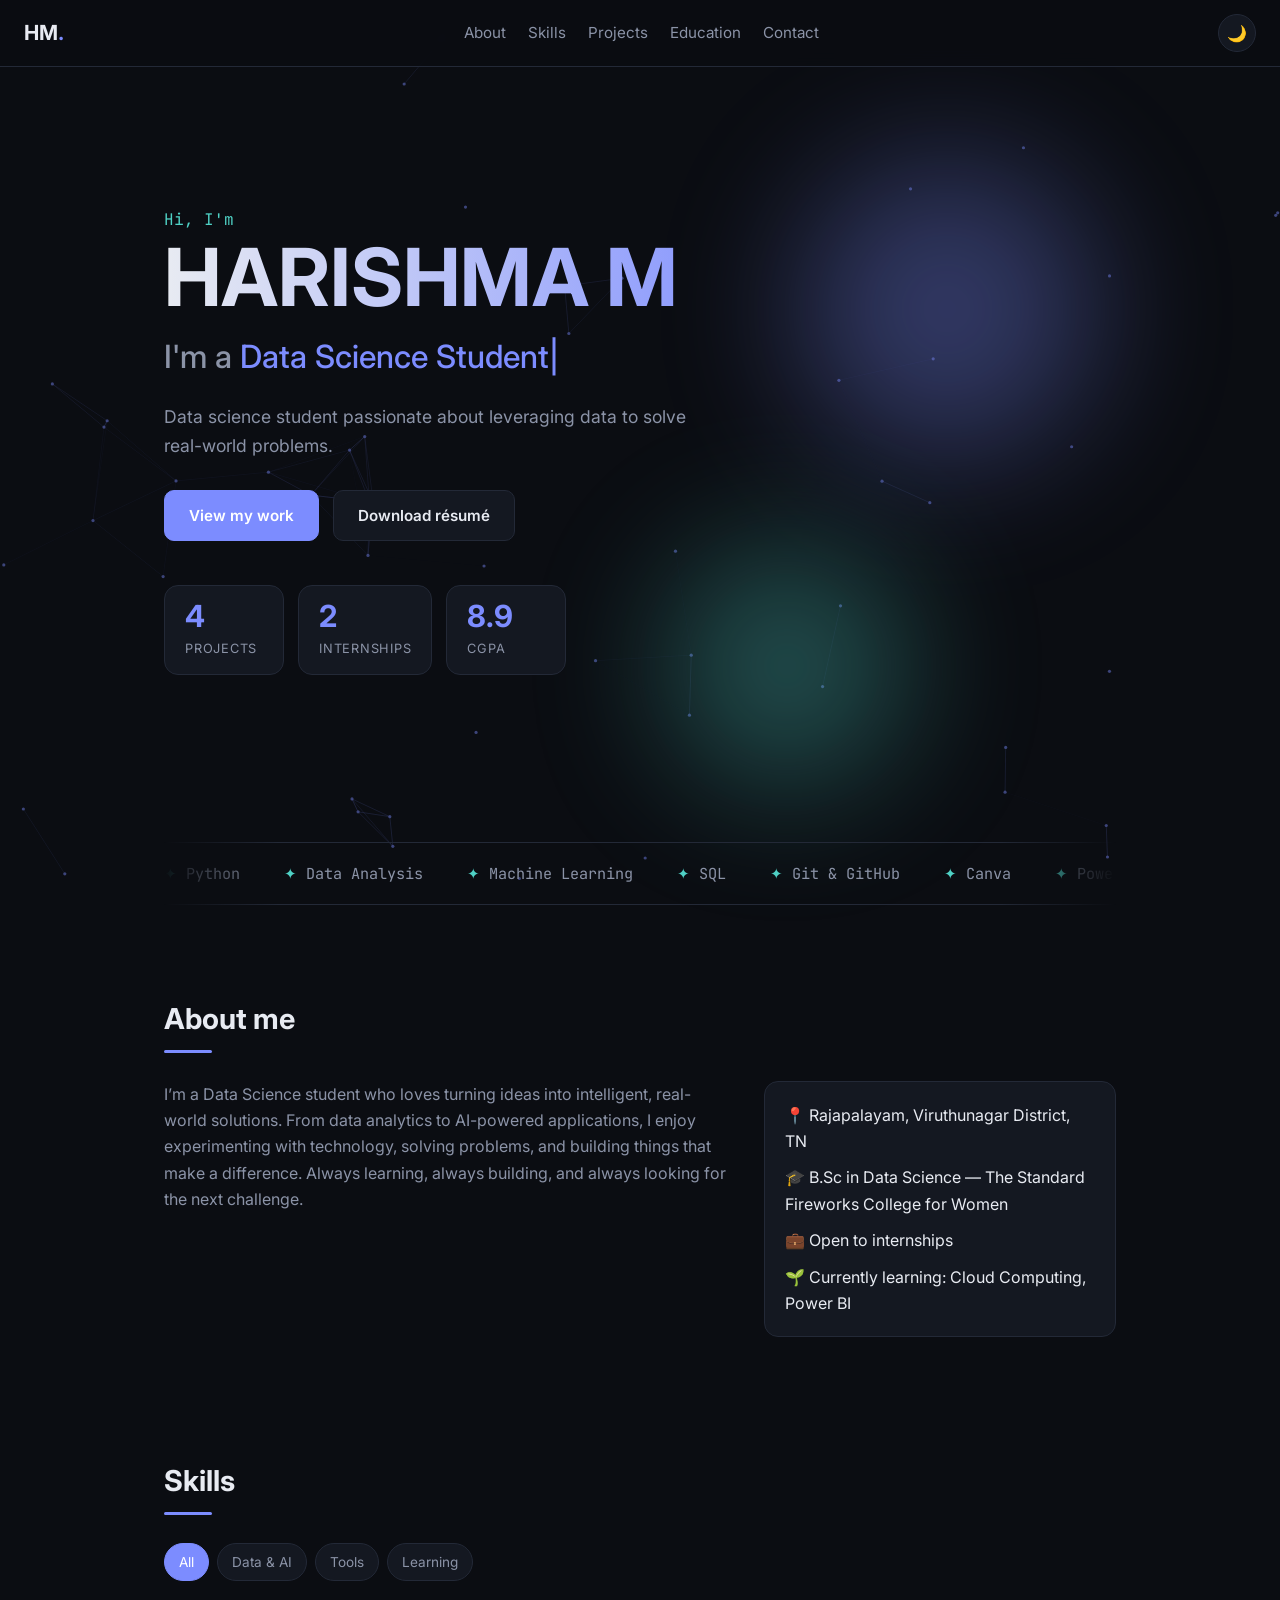
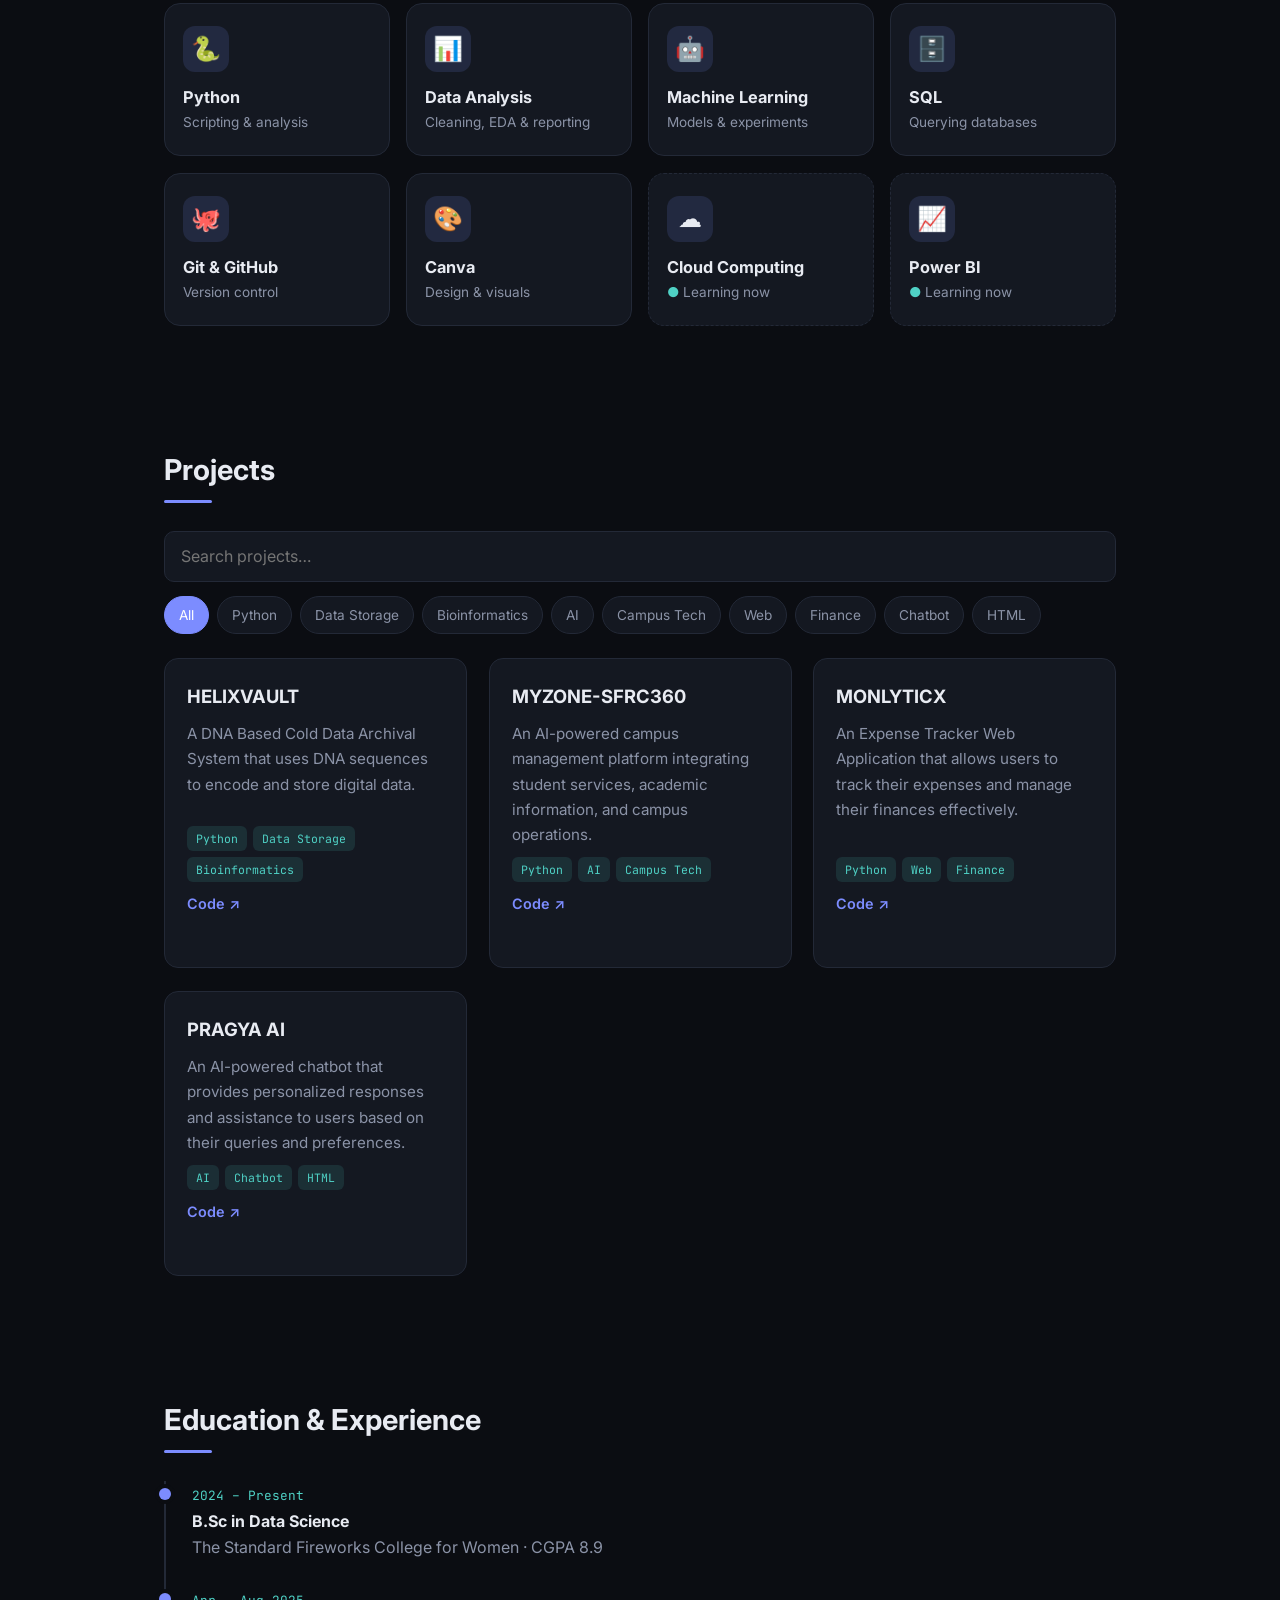
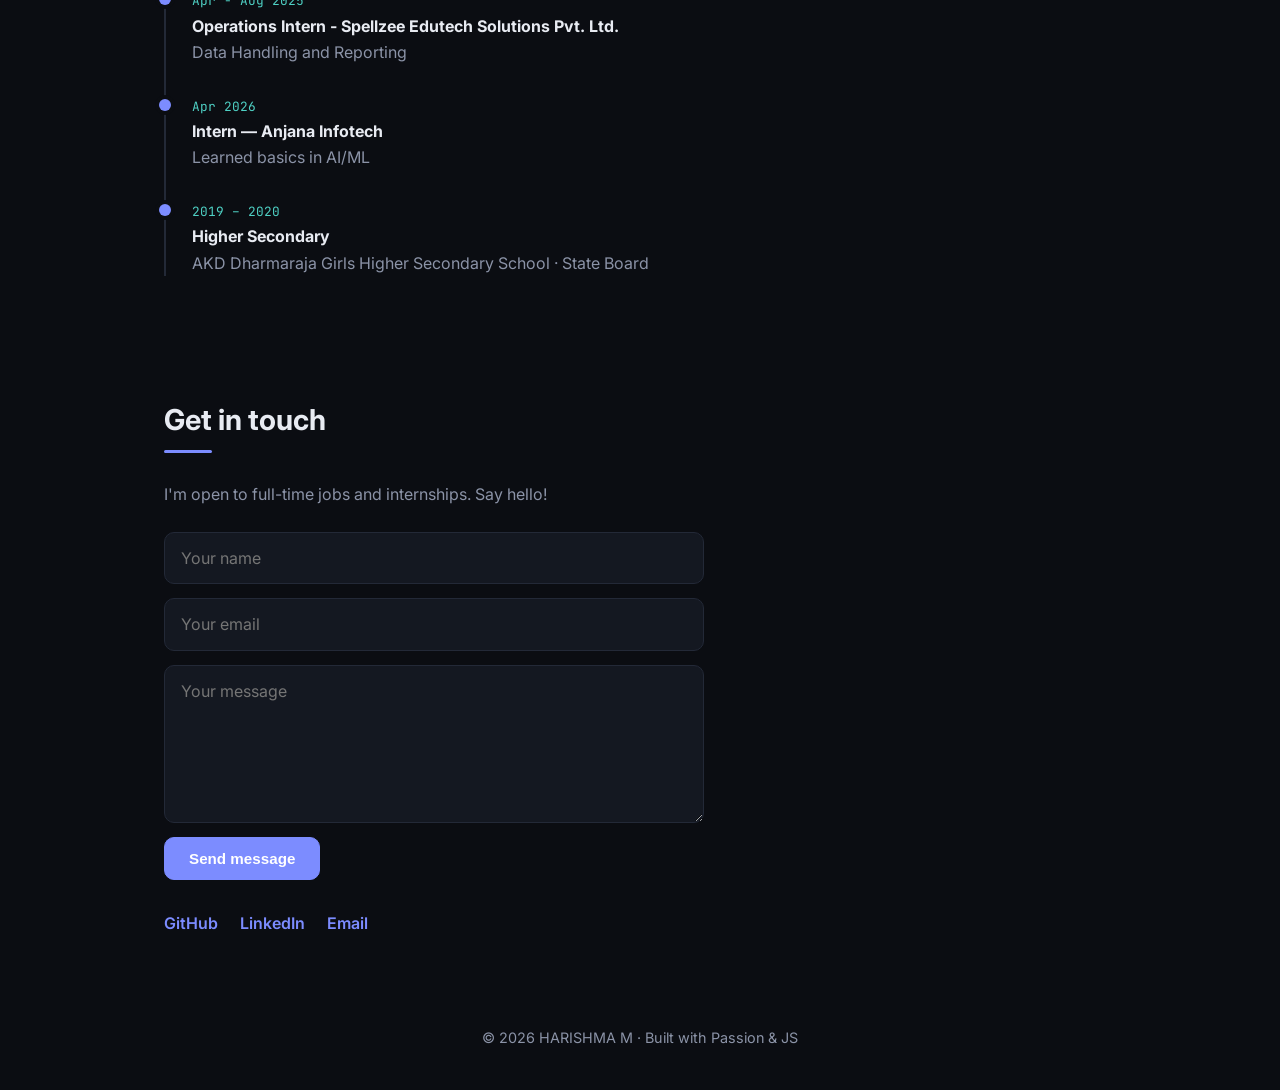
==== classic.html @ e692f784 "Add files via upload" ====
<!DOCTYPE html>
<html lang="en" data-theme="dark">
<head>
  <meta charset="UTF-8" />
  <meta name="viewport" content="width=device-width, initial-scale=1" />
  <title>HARISHMA M | Portfolio</title>
  <meta name="description" content="Portfolio of HARISHMA M - Data Science student." />
  <link rel="preconnect" href="https://fonts.googleapis.com" />
  <link href="https://fonts.googleapis.com/css2?family=Inter:wght@400;500;600;700&family=JetBrains+Mono:wght@500&display=swap" rel="stylesheet" />
  <link rel="stylesheet" href="style.css" />
  <link rel="stylesheet" href="extras.css" />
  <script>try{if(sessionStorage.getItem("splash"))document.documentElement.classList.add("no-splash")}catch(e){}</script>
</head>
<body>
  <div id="splash" aria-label="Loading portfolio">
    <div class="sp-inner">
      <div class="sp-mark">
        <span class="sp-ring"></span>
        <div class="sp-logo"><span class="l1">H</span><span class="l2">M</span><span class="l3">.</span></div>
      </div>
      <p class="sp-text">Data Science · Portfolio</p>
      <div class="sp-line"><i></i></div>
      <p class="sp-pct"><span id="spPct">0</span>%</p>
    </div>
    <button id="spSkip" class="sp-skip" type="button">Skip ›</button>
  </div>

  <div id="progress" aria-hidden="true"></div>
  <canvas id="bg" aria-hidden="true"></canvas>
  <div id="glow" aria-hidden="true"></div>

  <header class="nav">
    <a href="#home" class="logo">HM<span>.</span></a>
    <nav>
      <a href="#about">About</a>
      <a href="#skills">Skills</a>
      <a href="#projects">Projects</a>
      <a href="#education">Education</a>
      <a href="#contact">Contact</a>
    </nav>
    <button id="themeToggle" aria-label="Toggle theme (press T)">🌙</button>
  </header>

  <main>
    <!-- HERO -->
    <section id="home" class="hero">
      <p class="eyebrow">Hi, I'm</p>
      <h1>HARISHMA M</h1>
      <h2>I'm a <span id="typed"></span><span class="cursor">|</span></h2>
      <p class="lead">Data science student passionate about leveraging data to solve real-world problems.</p>
      <div class="cta">
        <a class="btn primary" href="#projects">View my work</a>
        <a class="btn" href="Harishma_M.pdf" download>Download résumé</a>
      </div>
      <div class="stats">
        <div class="stat"><b id="statProjects" data-count="4">0</b><span>Projects</span></div>
        <div class="stat"><b data-count="2">0</b><span>Internships</span></div>
        <div class="stat"><b data-count="8.9" data-decimals="1">0</b><span>CGPA</span></div>
      </div>
    </section>

        <div class="marquee" aria-hidden="true">
      <div class="marquee-track">
        <span>Python</span><span>Data Analysis</span><span>Machine Learning</span><span>SQL</span>
        <span>Git &amp; GitHub</span><span>Canva</span><span>Power BI</span><span>Cloud Computing</span>
      </div>
    </div>

    <!-- ABOUT -->
    <section id="about" class="reveal">
      <h3 class="section-title">About me</h3>
      <div class="about-grid">
        <p>I’m a Data Science student who loves turning ideas into intelligent, real-world solutions. From data analytics to AI-powered applications, I enjoy experimenting with technology, solving problems, and building things that make a difference. Always learning, always building, and always looking for the next challenge.</p>
        <ul class="facts">
          <li><strong>📍</strong> Rajapalayam, Viruthunagar District, TN</li>
          <li><strong>🎓</strong>  B.Sc in Data Science — The Standard Fireworks College for Women</li>
          <li><strong>💼</strong> Open to internships</li>
          <li><strong>🌱</strong> Currently learning: Cloud Computing, Power BI</li>
        </ul>
      </div>
    </section>

    <!-- SKILLS -->
    <section id="skills" class="reveal">
      <h3 class="section-title">Skills</h3>
      <div class="skill-tabs" id="skillTabs" role="tablist" aria-label="Filter skills">
        <button class="chip active" data-cat="all">All</button>
        <button class="chip" data-cat="data">Data &amp; AI</button>
        <button class="chip" data-cat="tools">Tools</button>
        <button class="chip" data-cat="learning">Learning</button>
      </div>
      <div class="skill-grid" id="skillGrid">
        <div class="skill-card" data-cat="data"><span class="s-icon">🐍</span><h4>Python</h4><p>Scripting &amp; analysis</p></div>
        <div class="skill-card" data-cat="data"><span class="s-icon">📊</span><h4>Data Analysis</h4><p>Cleaning, EDA &amp; reporting</p></div>
        <div class="skill-card" data-cat="data"><span class="s-icon">🤖</span><h4>Machine Learning</h4><p>Models &amp; experiments</p></div>
        <div class="skill-card" data-cat="data"><span class="s-icon">🗄️</span><h4>SQL</h4><p>Querying databases</p></div>
        <div class="skill-card" data-cat="tools"><span class="s-icon">🐙</span><h4>Git &amp; GitHub</h4><p>Version control</p></div>
        <div class="skill-card" data-cat="tools"><span class="s-icon">🎨</span><h4>Canva</h4><p>Design &amp; visuals</p></div>
        <div class="skill-card learning" data-cat="learning"><span class="s-icon">☁️</span><h4>Cloud Computing</h4><p>Learning now</p></div>
        <div class="skill-card learning" data-cat="learning"><span class="s-icon">📈</span><h4>Power BI</h4><p>Learning now</p></div>
      </div>
    </section>

    <!-- PROJECTS -->
    <section id="projects" class="reveal">
      <h3 class="section-title">Projects</h3>
      <div class="controls">
        <input id="search" type="search" placeholder="Search projects…" aria-label="Search projects" />
        <div id="filters" class="filters"></div>
      </div>
      <div id="grid" class="grid"></div>
      <p id="empty" class="empty" hidden>No projects match your search.</p>

      <div id="more" class="more" hidden>
        <h4>More on GitHub</h4>
        <div id="moreList" class="more-list"></div>
      </div>
    </section>

    <!-- EDUCATION -->
    <section id="education" class="reveal">
      <h3 class="section-title">Education &amp; Experience</h3>
      <div class="timeline">
        <div class="item"><span class="date">2024 – Present</span><h4>B.Sc in Data Science</h4><p>The Standard Fireworks College for Women · CGPA 8.9</p></div>
        <div class="item"><span class="date">Apr - Aug 2025</span><h4>Operations Intern - Spellzee Edutech Solutions Pvt. Ltd. </h4><p>Data Handling and Reporting</p></div>
        <div class="item"><span class="date">Apr 2026</span><h4>Intern — Anjana Infotech</h4><p>Learned basics in AI/ML</p></div>
        <div class="item"><span class="date">2019 – 2020</span><h4>Higher Secondary</h4><p>AKD Dharmaraja Girls Higher Secondary School · State Board</p></div>
      </div>
    </section>

    <!-- CONTACT -->
    <section id="contact" class="reveal">
      <h3 class="section-title">Get in touch</h3>
      <p class="lead small">I'm open to full-time jobs and internships. Say hello!</p>
      <form id="contactForm" class="form">
        <input name="name" placeholder="Your name" required />
        <input name="email" type="email" placeholder="Your email" required />
        <textarea name="message" rows="5" placeholder="Your message" required></textarea>
        <button class="btn primary" type="submit">Send message</button>
      </form>
      <div class="socials">
        <a href="https://github.com/officialmail2hari-hash" target="_blank" rel="noopener">GitHub</a>
        <a href="https://linkedin.com/in/harishma-m" target="_blank" rel="noopener">LinkedIn</a>
        <a href="mailto:officialmail2hari@gmail.com">Email</a>
      </div>
    </section>
  </main>

  <footer>© <span id="year"></span> HARISHMA M · Built with Passion &amp; JS</footer>

  <dialog id="modal" aria-labelledby="mTitle">
    <button class="m-close" id="mClose" aria-label="Close">✕</button>
    <h3 id="mTitle"></h3>
    <p id="mDesc"></p>
    <div id="mTags" class="tags"></div>
    <p id="mMeta" class="m-meta"></p>
    <div id="mLinks" class="links"></div>
  </dialog>

  <button id="toTop" aria-label="Back to top" hidden>↑</button>
  <script src="script.js"></script>
</body>
</html>
---- style.css ----
:root {
  --bg: #0b0d12;
  --surface: #141821;
  --border: #232937;
  --text: #e8ebf2;
  --muted: #8b93a7;
  --accent: #7c8cff;
  --accent2: #4fd1c5;
  --radius: 14px;
}
[data-theme="light"] {
  --bg: #f6f7fb;
  --surface: #ffffff;
  --border: #e2e5ee;
  --text: #161a24;
  --muted: #5d667a;
  --accent: #4f5bd5;
  --accent2: #0d9488;
}
* { box-sizing: border-box; margin: 0; padding: 0; }
html { scroll-behavior: smooth; scroll-padding-top: 80px; }
body {
  font-family: "Inter", system-ui, sans-serif;
  background: var(--bg);
  color: var(--text);
  line-height: 1.65;
  transition: background .3s, color .3s;
}
a { color: inherit; text-decoration: none; }
main, footer { max-width: 1000px; margin: 0 auto; padding: 0 24px; }
section { padding: 90px 0 30px; }

/* NAV */
.nav {
  position: sticky; top: 0; z-index: 10;
  display: flex; align-items: center; justify-content: space-between;
  padding: 14px 24px;
  background: color-mix(in srgb, var(--bg) 80%, transparent);
  backdrop-filter: blur(10px);
  border-bottom: 1px solid var(--border);
}
.logo { font-weight: 700; font-size: 1.3rem; }
.logo span { color: var(--accent); }
.nav nav { display: flex; gap: 22px; }
.nav nav a { color: var(--muted); font-size: .95rem; transition: color .2s; }
.nav nav a:hover { color: var(--text); }
#themeToggle {
  background: var(--surface); border: 1px solid var(--border);
  border-radius: 50%; width: 38px; height: 38px; cursor: pointer; font-size: 1rem;
}

/* HERO */
.hero { padding-top: 140px; min-height: 85vh; }
.eyebrow { font-family: "JetBrains Mono", monospace; color: var(--accent2); }
.hero h1 {
  font-size: clamp(2.8rem, 8vw, 5rem); line-height: 1.1;
  background: linear-gradient(90deg, var(--text), var(--accent));
  -webkit-background-clip: text; background-clip: text; color: transparent;
}
.hero h2 { font-size: clamp(1.3rem, 3.5vw, 2rem); font-weight: 500; color: var(--muted); margin: 10px 0 18px; }
#typed { color: var(--accent); }
.cursor { animation: blink 1s steps(1) infinite; color: var(--accent); }
@keyframes blink { 50% { opacity: 0; } }
.lead { max-width: 560px; color: var(--muted); font-size: 1.1rem; }
.lead.small { font-size: 1rem; margin-bottom: 24px; }
.cta { display: flex; gap: 14px; margin-top: 30px; flex-wrap: wrap; }
.btn {
  display: inline-block; padding: 12px 24px; border-radius: 10px;
  border: 1px solid var(--border); background: var(--surface);
  font-weight: 600; cursor: pointer; font-size: .95rem; color: var(--text);
  transition: transform .2s, border-color .2s;
}
.btn:hover { transform: translateY(-2px); border-color: var(--accent); }
.btn.primary { background: var(--accent); border-color: var(--accent); color: #fff; }

.section-title { font-size: 1.8rem; margin-bottom: 28px; position: relative; padding-bottom: 10px; }
.section-title::after { content: ""; position: absolute; left: 0; bottom: 0; width: 48px; height: 3px; border-radius: 3px; background: var(--accent); }

/* ABOUT */
.about-grid { display: grid; grid-template-columns: 1.6fr 1fr; gap: 36px; color: var(--muted); }
.facts { list-style: none; background: var(--surface); border: 1px solid var(--border); border-radius: var(--radius); padding: 20px; display: grid; gap: 10px; color: var(--text); }

/* SKILLS */
.skills { display: grid; grid-template-columns: repeat(auto-fit, minmax(280px, 1fr)); gap: 22px 40px; }
.skill-head { display: flex; justify-content: space-between; font-weight: 500; margin-bottom: 6px; }
.pct { color: var(--muted); font-family: "JetBrains Mono", monospace; font-size: .85rem; }
.bar { height: 8px; background: var(--surface); border: 1px solid var(--border); border-radius: 8px; overflow: hidden; }
.fill { height: 100%; width: 0; background: linear-gradient(90deg, var(--accent), var(--accent2)); border-radius: 8px; transition: width 1.2s cubic-bezier(.2,.8,.2,1); }

/* PROJECTS */
.controls { display: flex; gap: 14px; flex-wrap: wrap; margin-bottom: 24px; align-items: center; }
#search {
  flex: 1 1 220px; padding: 11px 16px; border-radius: 10px;
  border: 1px solid var(--border); background: var(--surface); color: var(--text); font: inherit;
}
#search:focus { outline: 2px solid var(--accent); }
.filters { display: flex; gap: 8px; flex-wrap: wrap; }
.chip {
  padding: 7px 14px; border-radius: 999px; border: 1px solid var(--border);
  background: var(--surface); color: var(--muted); cursor: pointer; font: inherit; font-size: .85rem;
}
.chip.active, .chip:hover { color: #fff; background: var(--accent); border-color: var(--accent); }
.grid { display: grid; grid-template-columns: repeat(auto-fill, minmax(290px, 1fr)); gap: 22px; }
.card {
  background: var(--surface); border: 1px solid var(--border); border-radius: var(--radius);
  padding: 22px; display: flex; flex-direction: column; gap: 10px;
  transition: transform .25s, border-color .25s, box-shadow .25s;
  animation: pop .4s ease both;
}
.card:hover { transform: translateY(-6px); border-color: var(--accent); box-shadow: 0 14px 30px -14px color-mix(in srgb, var(--accent) 50%, transparent); }
@keyframes pop { from { opacity: 0; transform: translateY(12px); } }
.card h4 { font-size: 1.15rem; }
.card p { color: var(--muted); font-size: .95rem; flex: 1; }
.tags { display: flex; flex-wrap: wrap; gap: 6px; }
.tags span { font-family: "JetBrains Mono", monospace; font-size: .72rem; color: var(--accent2); background: color-mix(in srgb, var(--accent2) 12%, transparent); padding: 3px 9px; border-radius: 6px; }
.links { display: flex; gap: 16px; font-weight: 600; font-size: .9rem; }
.links a { color: var(--accent); }
.links a:hover { text-decoration: underline; }
.empty { color: var(--muted); text-align: center; padding: 30px; }

/* TIMELINE */
.timeline { border-left: 2px solid var(--border); padding-left: 26px; display: grid; gap: 26px; }
.item { position: relative; }
.item::before { content: ""; position: absolute; left: -33px; top: 7px; width: 12px; height: 12px; border-radius: 50%; background: var(--accent); box-shadow: 0 0 0 4px var(--bg); }
.date { font-family: "JetBrains Mono", monospace; font-size: .8rem; color: var(--accent2); }
.item p { color: var(--muted); }

/* CONTACT */
.form { display: grid; gap: 14px; max-width: 540px; }
.form input, .form textarea {
  padding: 12px 16px; border-radius: 10px; border: 1px solid var(--border);
  background: var(--surface); color: var(--text); font: inherit; resize: vertical;
}
.form input:focus, .form textarea:focus { outline: 2px solid var(--accent); }
.form .btn { justify-self: start; }
.socials { display: flex; gap: 22px; margin-top: 30px; }
.socials a { color: var(--accent); font-weight: 600; }
.socials a:hover { text-decoration: underline; }
footer { text-align: center; color: var(--muted); padding: 60px 24px 40px; font-size: .9rem; }

/* SCROLL REVEAL */
.reveal { opacity: 0; transform: translateY(26px); transition: opacity .7s, transform .7s; }
.reveal.visible { opacity: 1; transform: none; }

@media (max-width: 700px) {
  .nav nav { display: none; }
  .about-grid { grid-template-columns: 1fr; }
  section { padding-top: 70px; }
}
@media (prefers-reduced-motion: reduce) {
  * { animation: none !important; transition: none !important; }
  .reveal { opacity: 1; transform: none; }
}
---- extras.css ----
/* extras.css — loads AFTER style.css. Adds animations, skill cards, project modal, GitHub list. */

main, footer { position: relative; z-index: 1; }

/* ---------- Ambient layers ---------- */
#bg { position: fixed; inset: 0; width: 100%; height: 100%; z-index: 0; pointer-events: none; opacity: .55; }
#glow {
  position: fixed; top: 0; left: 0; width: 460px; height: 460px; z-index: 0; pointer-events: none;
  margin: -230px 0 0 -230px; border-radius: 50%;
  background: radial-gradient(circle, color-mix(in srgb, var(--accent, #7c8cff) 22%, transparent), transparent 65%);
  transform: translate3d(-999px, -999px, 0); will-change: transform;
}
#progress {
  position: fixed; top: 0; left: 0; height: 3px; width: 100%; z-index: 50;
  background: linear-gradient(90deg, var(--accent, #7c8cff), var(--accent2, #4fd1c5));
  transform: scaleX(0); transform-origin: 0 50%;
}

/* ---------- Nav active link ---------- */
.nav nav a { position: relative; }
.nav nav a::after {
  content: ""; position: absolute; left: 0; bottom: -4px; height: 2px; width: 100%;
  background: var(--accent, #7c8cff); transform: scaleX(0); transform-origin: left; transition: transform .3s;
}
.nav nav a.active { color: var(--text); }
.nav nav a.active::after, .nav nav a:hover::after { transform: scaleX(1); }

/* ---------- Hero stats ---------- */
.stats { display: flex; gap: 14px; flex-wrap: wrap; margin-top: 44px; }
.stat {
  min-width: 120px; padding: 14px 20px; border-radius: 14px;
  background: var(--surface); border: 1px solid var(--border);
  transition: transform .25s, border-color .25s;
}
.stat:hover { transform: translateY(-4px); border-color: var(--accent, #7c8cff); }
.stat b { display: block; font-size: 1.9rem; line-height: 1.1; color: var(--accent, #7c8cff); }
.stat span { font-size: .8rem; color: var(--muted); text-transform: uppercase; letter-spacing: .06em; }

/* Hero entrance */
.hero > * { animation: rise .8s cubic-bezier(.2,.8,.2,1) both; }
.hero > :nth-child(2) { animation-delay: .08s; }
.hero > :nth-child(3) { animation-delay: .16s; }
.hero > :nth-child(4) { animation-delay: .24s; }
.hero > :nth-child(5) { animation-delay: .32s; }
.hero > :nth-child(6) { animation-delay: .4s; }
@keyframes rise { from { opacity: 0; transform: translateY(22px); } }

/* ---------- Skills ---------- */
.skill-tabs { display: flex; gap: 8px; flex-wrap: wrap; margin-bottom: 22px; }
.skill-grid { display: grid; grid-template-columns: repeat(auto-fill, minmax(190px, 1fr)); gap: 16px; }
.skill-card {
  --mx: 50%; --my: 50%;
  position: relative; overflow: hidden; padding: 22px 18px; border-radius: 16px;
  background: var(--surface); border: 1px solid var(--border);
  transform: perspective(700px) rotateX(var(--rx, 0deg)) rotateY(var(--ry, 0deg)) translateY(var(--ty, 0));
  transition: transform .15s ease-out, border-color .3s, opacity .4s;
  cursor: default;
}
.skill-card::before {
  content: ""; position: absolute; inset: 0; pointer-events: none; opacity: 0; transition: opacity .3s;
  background: radial-gradient(180px circle at var(--mx) var(--my), color-mix(in srgb, var(--accent, #7c8cff) 28%, transparent), transparent 70%);
}
.skill-card:hover { --ty: -6px; border-color: var(--accent, #7c8cff); }
.skill-card:hover::before { opacity: 1; }
.skill-card .s-icon {
  display: inline-grid; place-items: center; width: 46px; height: 46px; font-size: 1.5rem; border-radius: 12px;
  background: color-mix(in srgb, var(--accent, #7c8cff) 14%, transparent); margin-bottom: 12px;
  transition: transform .3s;
}
.skill-card:hover .s-icon { transform: scale(1.15) rotate(-6deg); }
.skill-card h4 { font-size: 1.02rem; }
.skill-card p { color: var(--muted); font-size: .85rem; }
.skill-card.learning { border-style: dashed; }
.skill-card.learning p::before { content: "● "; color: var(--accent2, #4fd1c5); animation: pulse 1.6s infinite; }
@keyframes pulse { 50% { opacity: .25; } }
.skill-card.hide { display: none; }
.skill-card.pop-in { animation: pop2 .45s cubic-bezier(.2,.8,.2,1) both; animation-delay: calc(var(--i, 0) * 60ms); }
@keyframes pop2 { from { opacity: 0; transform: scale(.85) translateY(14px); } }

/* ---------- Project cards ---------- */
.card {
  position: relative; cursor: pointer;
  transform: perspective(800px) rotateX(var(--rx, 0deg)) rotateY(var(--ry, 0deg)) translateY(var(--ty, 0));
  transition: transform .15s ease-out, border-color .25s, box-shadow .25s;
  animation: cardIn .5s ease both; animation-delay: calc(var(--i, 0) * 80ms);
}
.card:hover { --ty: -6px; transform: perspective(800px) rotateX(var(--rx, 0deg)) rotateY(var(--ry, 0deg)) translateY(-6px); }
.card:focus-visible { outline: 2px solid var(--accent, #7c8cff); outline-offset: 3px; }
@keyframes cardIn { from { opacity: 0; } }
.card .hint { font-size: .75rem; color: var(--muted); opacity: 0; transition: opacity .25s; }
.card:hover .hint, .card:focus-visible .hint { opacity: 1; }
.badge {
  align-self: flex-start; font-size: .72rem; padding: 2px 9px; border-radius: 999px;
  color: var(--accent2, #4fd1c5); border: 1px solid color-mix(in srgb, var(--accent2, #4fd1c5) 40%, transparent);
}

/* ---------- More on GitHub ---------- */
.more { margin-top: 40px; }
.more h4 { margin-bottom: 14px; color: var(--muted); font-weight: 600; }
.more-list { display: grid; grid-template-columns: repeat(auto-fill, minmax(240px, 1fr)); gap: 12px; }
.more-list a {
  display: block; padding: 14px 16px; border-radius: 12px; background: var(--surface); border: 1px solid var(--border);
  transition: transform .2s, border-color .2s;
}
.more-list a:hover { transform: translateY(-3px); border-color: var(--accent, #7c8cff); }
.more-list b { display: block; }
.more-list small { color: var(--muted); }

/* ---------- Modal ---------- */
dialog#modal {
  margin: auto; max-width: min(560px, calc(100vw - 32px)); width: 100%; padding: 30px; border-radius: 18px;
  background: var(--surface); color: var(--text); border: 1px solid var(--border);
  box-shadow: 0 30px 80px -20px rgba(0,0,0,.6);
}
dialog#modal[open] { animation: modalIn .3s cubic-bezier(.2,.8,.2,1); }
dialog#modal::backdrop { background: rgba(5, 7, 12, .65); backdrop-filter: blur(4px); }
@keyframes modalIn { from { opacity: 0; transform: translateY(20px) scale(.97); } }
#mTitle { font-size: 1.5rem; margin-bottom: 10px; }
#mDesc { color: var(--muted); margin-bottom: 16px; }
#mTags { margin-bottom: 14px; }
.m-meta { color: var(--muted); font-size: .85rem; margin-bottom: 18px; }
.m-close {
  position: absolute; top: 14px; right: 14px; width: 34px; height: 34px; border-radius: 50%;
  border: 1px solid var(--border); background: var(--bg); color: var(--text); cursor: pointer;
}
.m-close:hover { border-color: var(--accent, #7c8cff); }

/* ---------- Back to top ---------- */
#toTop {
  position: fixed; right: 22px; bottom: 22px; z-index: 20; width: 46px; height: 46px; border-radius: 50%;
  border: 1px solid var(--border); background: var(--accent, #7c8cff); color: #fff; font-size: 1.2rem; cursor: pointer;
  box-shadow: 0 10px 24px -8px rgba(0,0,0,.5); transition: transform .2s;
}
#toTop:hover { transform: translateY(-4px); }

/* ---------- Staggered reveal for children ---------- */
.reveal .timeline .item { opacity: 0; transform: translateX(-16px); transition: opacity .6s, transform .6s; }
.reveal.visible .timeline .item { opacity: 1; transform: none; }
.reveal.visible .timeline .item:nth-child(2) { transition-delay: .1s; }
.reveal.visible .timeline .item:nth-child(3) { transition-delay: .2s; }
.reveal.visible .timeline .item:nth-child(4) { transition-delay: .3s; }

@media (hover: none) { #glow { display: none; } }
@media (prefers-reduced-motion: reduce) {
  #bg, #glow { display: none; }
  .card, .skill-card { transform: none !important; }
  .reveal .timeline .item { opacity: 1; transform: none; }
}

/* ===== MORE ANIMATIONS (paste at the very end of extras.css) ===== */

/* 1. Shimmering gradient on your name */
.hero h1 {
  background-image: linear-gradient(90deg, var(--text), var(--accent), var(--accent2, #4fd1c5), var(--text));
  background-size: 200% 100%;
  animation: rise .8s cubic-bezier(.2,.8,.2,1) both, shimmer 7s linear infinite;
}
@keyframes shimmer { to { background-position: 200% 0; } }

/* 2. Floating colour blobs behind the hero (they also drift on scroll) */
.hero { position: relative; }
.hero::before, .hero::after {
  content: ""; position: absolute; z-index: -1; border-radius: 50%;
  filter: blur(70px); opacity: .35; pointer-events: none;
}
.hero::before {
  width: 300px; height: 300px; right: 2%; top: 12%; background: var(--accent, #7c8cff);
  animation: drift 14s ease-in-out infinite alternate; translate: 0 calc(var(--sy, 0) * -.12px);
}
.hero::after {
  width: 240px; height: 240px; right: 22%; bottom: 6%; background: var(--accent2, #4fd1c5);
  animation: drift 18s ease-in-out infinite alternate-reverse; translate: 0 calc(var(--sy, 0) * .08px);
}
@keyframes drift { to { transform: translate(-40px, 30px) scale(1.15); } }

/* 3. Buttons: shine sweep + magnetic pull (JS) */
.btn { position: relative; overflow: hidden; transition: transform .2s, border-color .2s, translate .2s ease-out; }
.btn::after {
  content: ""; position: absolute; inset: 0; pointer-events: none; transform: translateX(-120%);
  background: linear-gradient(110deg, transparent 30%, rgba(255,255,255,.35) 50%, transparent 70%);
}
.btn:hover::after { transform: translateX(120%); transition: transform .7s; }
#themeToggle { transition: translate .2s ease-out, transform .3s; }
#themeToggle:hover { transform: rotate(20deg); }

/* 4. Click ripple on buttons and filter chips */
.chip { position: relative; overflow: hidden; }
.ripple {
  position: absolute; border-radius: 50%; background: rgba(255,255,255,.4); pointer-events: none;
  transform: scale(0); animation: ripple .65s ease-out forwards;
}
@keyframes ripple { to { transform: scale(2.6); opacity: 0; } }

/* 5. Section underline draws itself */
.reveal .section-title::after { transform: scaleX(0); transform-origin: left; transition: transform .8s .25s; }
.reveal.visible .section-title::after { transform: none; }

/* 6. About: paragraph slides in from the left, facts stagger in from the right */
.reveal .about-grid > p { opacity: 0; transform: translateX(-26px); transition: opacity .7s, transform .7s; }
.reveal.visible .about-grid > p { opacity: 1; transform: none; }
.reveal .facts li { opacity: 0; transform: translateX(26px); transition: opacity .6s, transform .6s; }
.reveal.visible .facts li { opacity: 1; transform: none; }
.reveal.visible .facts li:nth-child(2) { transition-delay: .12s; }
.reveal.visible .facts li:nth-child(3) { transition-delay: .24s; }
.reveal.visible .facts li:nth-child(4) { transition-delay: .36s; }

/* 7. Skill icons gently float */
.s-icon { animation: bob 3.2s ease-in-out infinite; }
.skill-card:nth-child(2n) .s-icon { animation-delay: -.8s; }
.skill-card:nth-child(3n) .s-icon { animation-delay: -1.6s; }
@keyframes bob { 50% { translate: 0 -5px; } }

/* 8. Project cards: spotlight follows the mouse */
.card::before {
  content: ""; position: absolute; inset: 0; border-radius: inherit; pointer-events: none; opacity: 0; transition: opacity .3s;
  background: radial-gradient(220px circle at var(--mx, 50%) var(--my, 50%), color-mix(in srgb, var(--accent, #7c8cff) 22%, transparent), transparent 70%);
}
.card:hover::before { opacity: 1; }

/* 9. Timeline dots pulse */
.item::before { animation: ring 2.4s ease-out infinite; }
.item:nth-child(2)::before { animation-delay: .5s; }
.item:nth-child(3)::before { animation-delay: 1s; }
.item:nth-child(4)::before { animation-delay: 1.5s; }
@keyframes ring {
  0%   { box-shadow: 0 0 0 4px var(--bg), 0 0 0 4px color-mix(in srgb, var(--accent) 60%, transparent); }
  100% { box-shadow: 0 0 0 4px var(--bg), 0 0 0 16px transparent; }
}

/* 10. Scrolling skills ticker */
.marquee {
  overflow: hidden; padding: 18px 0; margin-top: 10px; border-block: 1px solid var(--border);
  -webkit-mask-image: linear-gradient(90deg, transparent, #000 12%, #000 88%, transparent);
          mask-image: linear-gradient(90deg, transparent, #000 12%, #000 88%, transparent);
}
.marquee-track { display: flex; width: max-content; animation: ticker 28s linear infinite; }
.marquee:hover .marquee-track { animation-play-state: paused; }
.marquee span { white-space: nowrap; padding-right: 44px; font-family: "JetBrains Mono", monospace; font-size: .95rem; color: var(--muted); }
.marquee span::before { content: "✦ "; color: var(--accent2, #4fd1c5); }
@keyframes ticker { to { transform: translateX(-50%); } }

@media (prefers-reduced-motion: reduce) {
  .hero::before, .hero::after { display: none; }
  .hero h1, .s-icon, .item::before, .marquee-track { animation: none; }
  .reveal .about-grid > p, .reveal .facts li { opacity: 1; transform: none; }
}

/* ===== NAME: 3D TILT + SPOTLIGHT (paste at the very end of extras.css) ===== */
.hero h1 {
  /* spotlight layer on top of the shimmer gradient */
  background-image:
    radial-gradient(circle 110px at var(--nx, -300px) var(--ny, -300px), var(--accent2, #4fd1c5), transparent 70%),
    linear-gradient(90deg, var(--text), var(--accent), var(--accent2, #4fd1c5), var(--text));
  background-size: 100% 100%, 200% 100%;
  background-repeat: no-repeat, repeat;
  /* tilt */
  transform-origin: left center;
  transform: perspective(700px) rotateX(var(--hx, 0deg)) rotateY(var(--hy, 0deg));
  transition: transform .15s ease-out;
  cursor: default;
}
@keyframes shimmer {
  from { background-position: 0 0, 0 0; }
  to   { background-position: 0 0, 200% 0; }
}
@media (prefers-reduced-motion: reduce) {
  .hero h1 { transform: none; }
}

/* ===== NAME OPTION C: breathing neon glow ===== */
.hero h1 {
  animation: rise .8s cubic-bezier(.2,.8,.2,1) both, shimmer 7s linear infinite, glow 3s ease-in-out infinite alternate;
}
@keyframes glow {
  from { filter: drop-shadow(0 0 4px  color-mix(in srgb, var(--accent) 30%, transparent)); }
  to   { filter: drop-shadow(0 0 22px color-mix(in srgb, var(--accent) 65%, transparent)); }
}

/* ===== SPLASH + CHART UNDERLINE + SECTION COLOUR SHIFT ===== */

/* --- A. Colour shift: colours glide when the section changes --- */
@property --accent  { syntax: "<color>"; inherits: true; initial-value: #7c8cff; }
@property --accent2 { syntax: "<color>"; inherits: true; initial-value: #4fd1c5; }
html { transition: --accent 1.2s ease, --accent2 1.2s ease; }

html[data-sec="about"]     { --accent: #4da3ff; --accent2: #7c8cff; }
html[data-sec="skills"]    { --accent: #b583ff; --accent2: #ff7ad9; }
html[data-sec="projects"]  { --accent: #ffb454; --accent2: #ff7a59; }
html[data-sec="education"] { --accent: #4ade80; --accent2: #22d3ee; }
html[data-sec="contact"]   { --accent: #ff6b9a; --accent2: #ffb454; }

html[data-theme="light"][data-sec="about"]     { --accent: #2563eb; --accent2: #4f46e5; }
html[data-theme="light"][data-sec="skills"]    { --accent: #7c3aed; --accent2: #c026d3; }
html[data-theme="light"][data-sec="projects"]  { --accent: #d97706; --accent2: #ea580c; }
html[data-theme="light"][data-sec="education"] { --accent: #16a34a; --accent2: #0891b2; }
html[data-theme="light"][data-sec="contact"]   { --accent: #e11d48; --accent2: #d97706; }

/* --- B. Splash screen --- */
#splash {
  position: fixed; inset: 0; z-index: 100; display: grid; place-items: center; overflow: hidden;
  background: var(--bg); cursor: pointer;
  transition: transform .9s cubic-bezier(.76,0,.24,1), border-radius .9s cubic-bezier(.76,0,.24,1);
  animation: splashFail 0s linear 6s forwards;               /* safety: never stays forever */
}
@keyframes splashFail { to { visibility: hidden; pointer-events: none; } }
#splash::before {
  content: ""; position: absolute; width: 520px; height: 520px; border-radius: 50%; filter: blur(80px);
  background: radial-gradient(circle, color-mix(in srgb, var(--accent) 45%, transparent), transparent 70%);
  animation: splashGlow 2.4s ease-in-out infinite alternate;
}
@keyframes splashGlow { from { transform: scale(.8); opacity: .6; } to { transform: scale(1.15); opacity: 1; } }
#splash.leave { transform: translateY(-100%); border-radius: 0 0 50% 50% / 0 0 14% 14%; pointer-events: none; }
.sp-inner { position: relative; display: grid; justify-items: center; gap: 16px; transition: opacity .35s, transform .5s; }
#splash.leave .sp-inner { opacity: 0; transform: scale(1.12); }
.sp-mark { position: relative; display: grid; place-items: center; padding: 34px 44px; }
.sp-ring {
  position: absolute; inset: 0; border-radius: 50%; border: 2px solid transparent;
  border-top-color: var(--accent); border-right-color: var(--accent2, #4fd1c5); animation: spin 1.3s linear infinite;
}
@keyframes spin { to { transform: rotate(360deg); } }
.sp-logo { display: flex; font-size: clamp(3.6rem, 15vw, 6.5rem); font-weight: 700; line-height: 1; letter-spacing: -.02em; }
.sp-logo span { display: inline-block; opacity: 0; transform: translateY(30px) scale(.6); animation: letterPop .7s cubic-bezier(.2,1.4,.4,1) forwards; }
.sp-logo .l1 { animation-delay: .15s; }
.sp-logo .l2 { animation-delay: .3s; }
.sp-logo .l3 { animation-delay: .45s; color: var(--accent); }
@keyframes letterPop { to { opacity: 1; transform: none; } }
.sp-text, .sp-pct { font-family: "JetBrains Mono", monospace; color: var(--muted); font-size: .85rem; letter-spacing: .08em; }
.sp-text { opacity: 0; animation: fadeUp .6s .7s forwards; }
@keyframes fadeUp { from { opacity: 0; transform: translateY(8px); } to { opacity: 1; transform: none; } }
.sp-line { width: min(260px, 62vw); height: 3px; border-radius: 3px; overflow: hidden; background: var(--border); }
.sp-line i { display: block; height: 100%; width: 0; background: linear-gradient(90deg, var(--accent), var(--accent2, #4fd1c5)); animation: fillBar 2.2s linear forwards; }
@keyframes fillBar { to { width: 100%; } }
.sp-skip {
  position: absolute; right: 22px; bottom: 22px; padding: 8px 16px; border-radius: 999px; cursor: pointer;
  border: 1px solid var(--border); background: var(--surface); color: var(--muted); font: inherit; font-size: .85rem;
}
.sp-skip:hover { color: var(--text); border-color: var(--accent); }
html.splashing { overflow: hidden; }
html.no-splash #splash { display: none; }

/* hero waits (paused) until the splash lifts, so you actually see its entrance */
html.splashing .hero *, html.splashing .hero::before, html.splashing .hero::after { animation-play-state: paused; }

/* --- C. Chart underline --- */
.chart-line { display: block; width: min(100%, 380px); height: auto; margin: 4px 0 16px; overflow: visible; }
.chart-line .grid line { stroke: var(--border); stroke-width: 1; stroke-dasharray: 3 5; }
.chart-line .line { stroke-dasharray: 1; stroke-dashoffset: 1; animation: chartDraw 1.8s cubic-bezier(.5,0,.2,1) 1s forwards; }
.chart-line .area { opacity: 0; animation: areaIn 1s ease 2s forwards; }
.chart-line .pt { fill: var(--bg); stroke: var(--accent); stroke-width: 2; opacity: 0; animation: ptIn .4s ease forwards; animation-delay: calc(var(--d) * 1s); }
.chart-line .end { fill: var(--accent2, #4fd1c5); opacity: 0; animation: ptIn .4s ease 2.8s forwards; }
.chart-line .pulse { fill: var(--accent2, #4fd1c5); opacity: 0; transform-box: fill-box; transform-origin: center; animation: ringPulse 1.8s ease-out 3s infinite; }
@keyframes chartDraw { to { stroke-dashoffset: 0; } }
@keyframes areaIn { to { opacity: 1; } }
@keyframes ptIn { to { opacity: 1; } }
@keyframes ringPulse { 0% { opacity: .6; transform: scale(.6); } 100% { opacity: 0; transform: scale(3); } }
.chart-line .pt { transition: r .2s; }
.chart-line .pt:hover { r: 6; }

@media (prefers-reduced-motion: reduce) {
  #splash { display: none; }
  .chart-line .line { stroke-dashoffset: 0; animation: none; }
  .chart-line .area, .chart-line .pt, .chart-line .end { opacity: 1; animation: none; }
  .chart-line .pulse { display: none; }
  html { transition: none; }
}
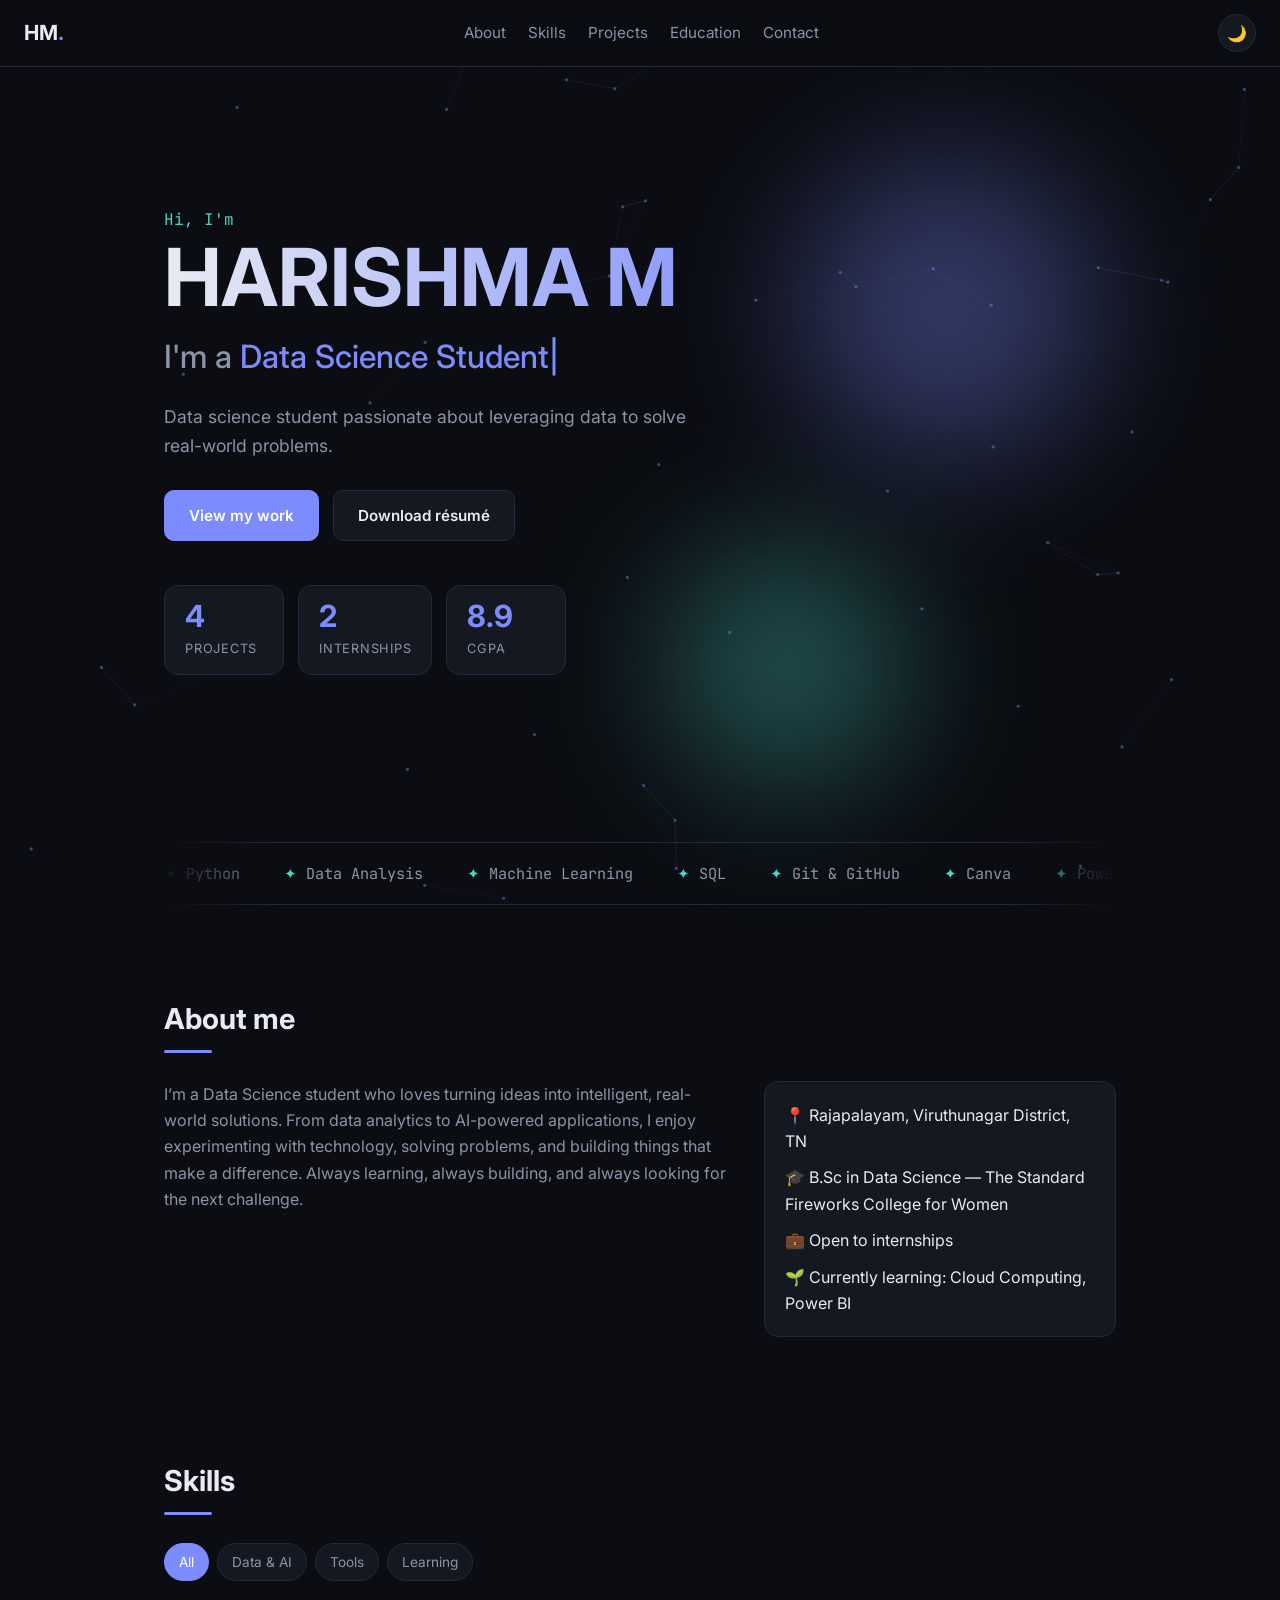
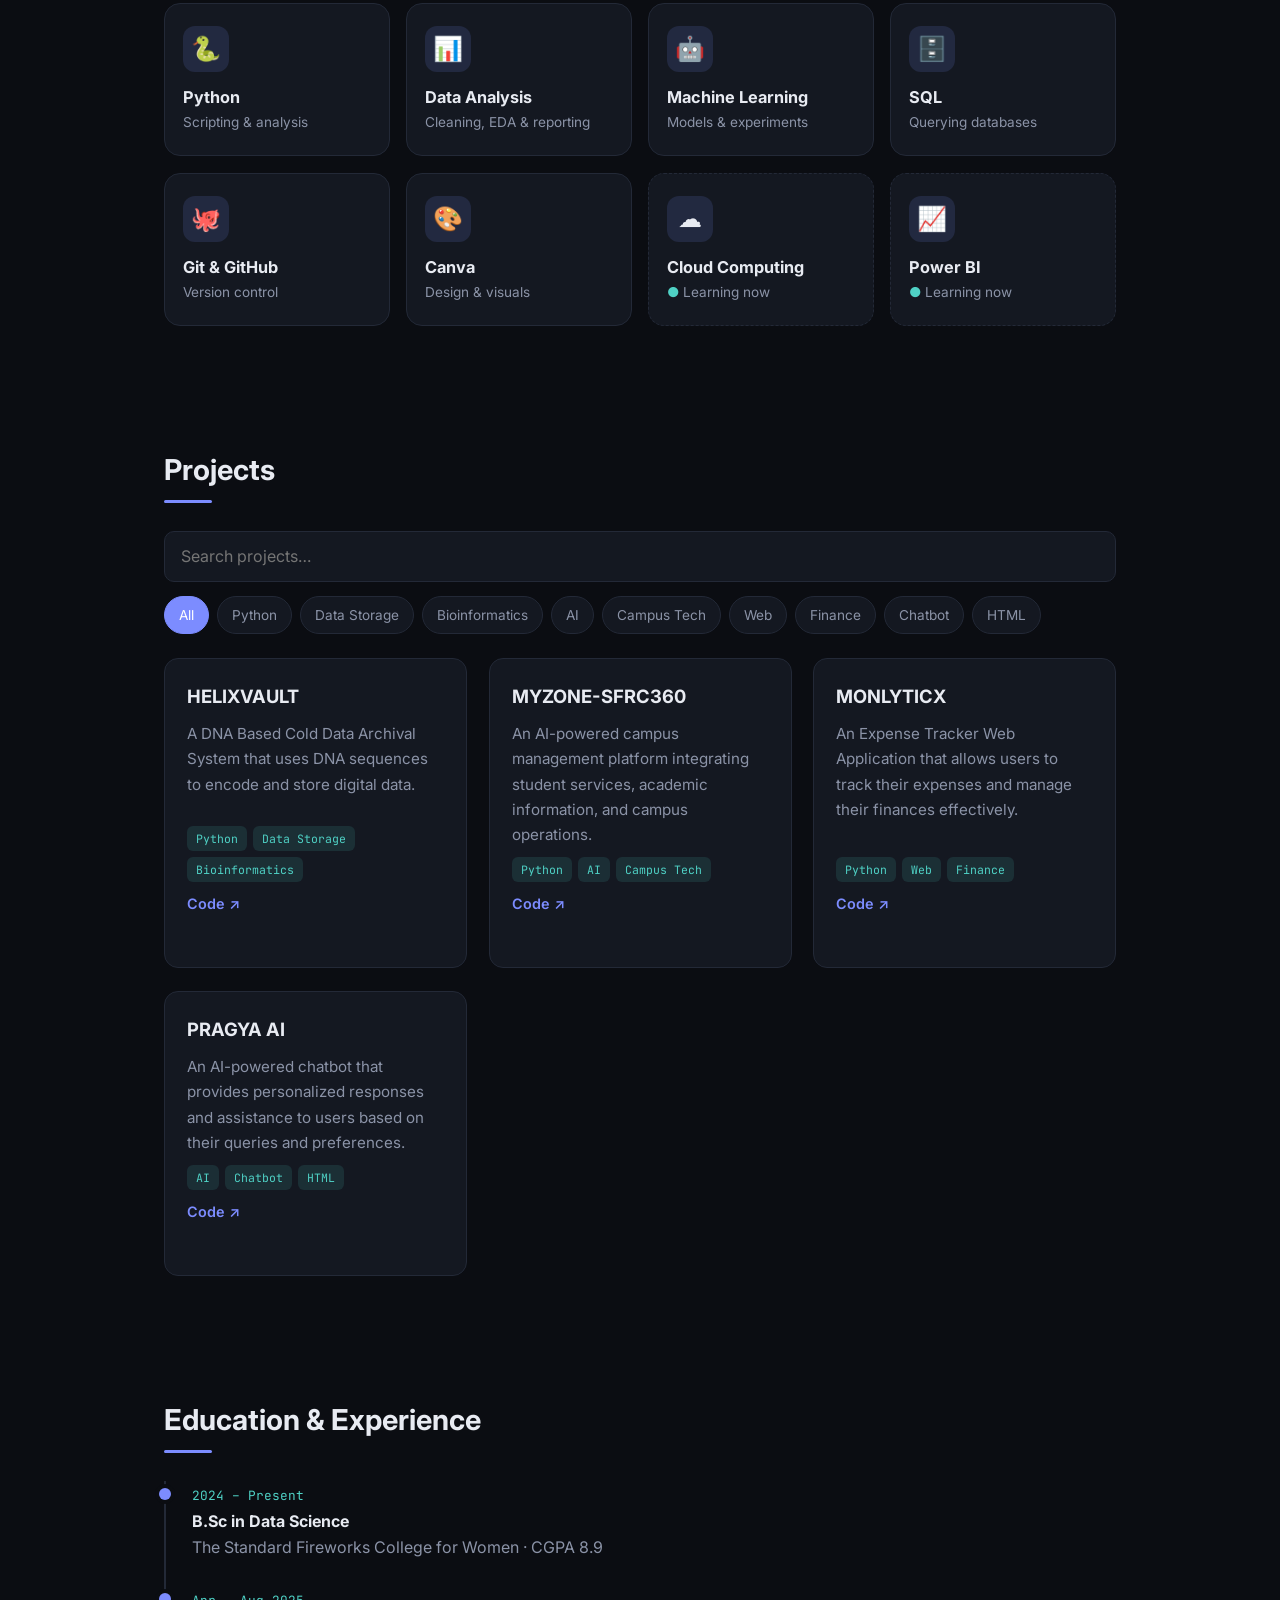
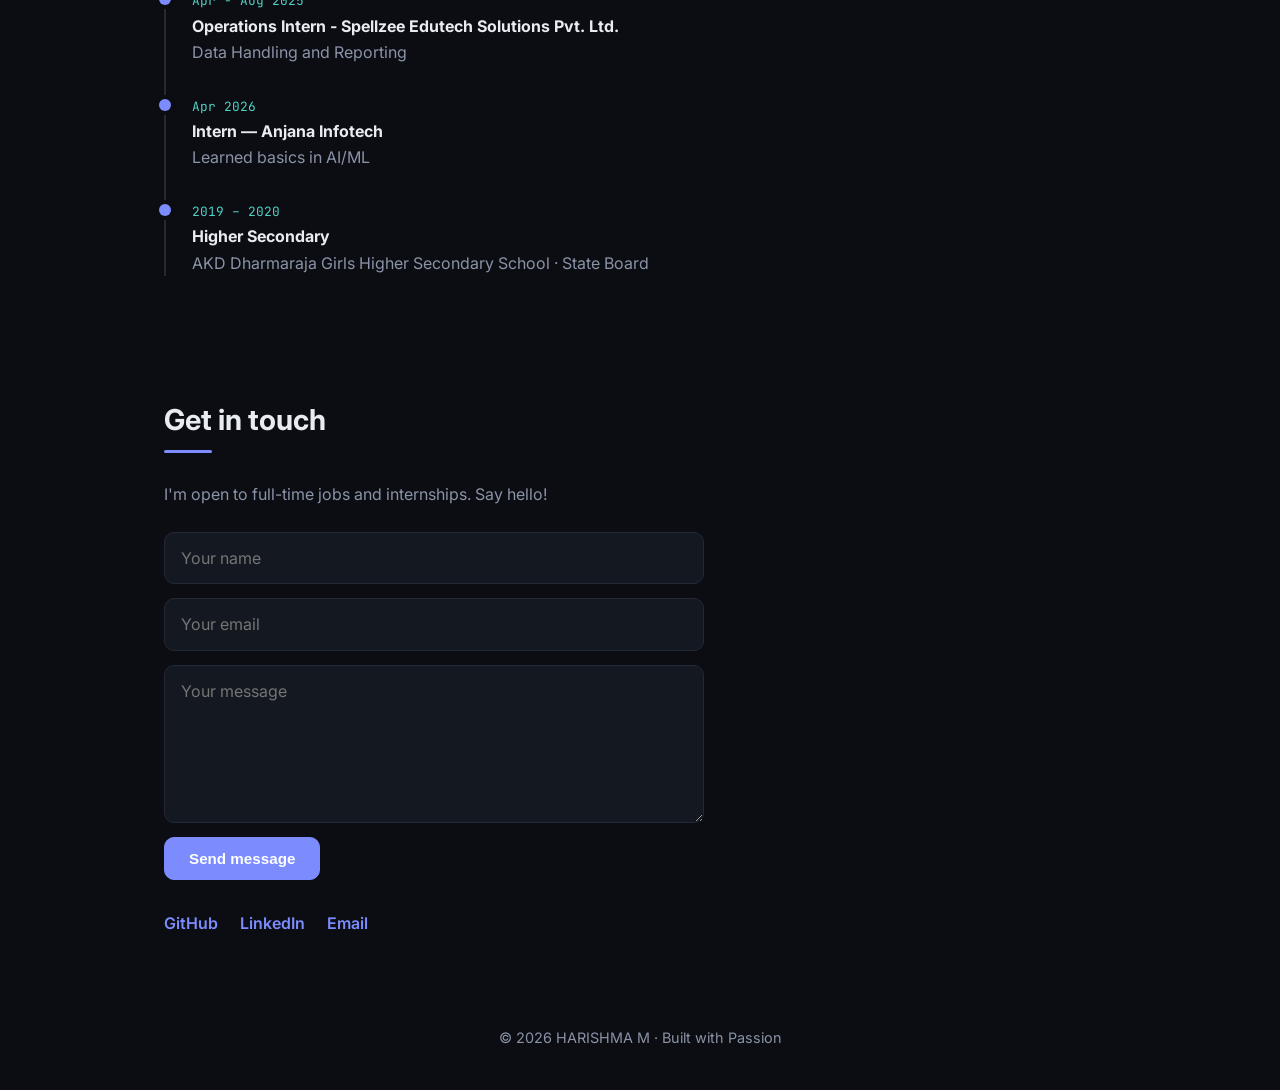
==== commit c751c641: "Update classic.html" ====
--- a/classic.html
+++ b/classic.html
@@ -146,7 +146,7 @@
     </section>
   </main>
 
-  <footer>© <span id="year"></span> HARISHMA M · Built with Passion &amp; JS</footer>
+  <footer>© <span id="year"></span> HARISHMA M · Built with Passion </footer>
 
   <dialog id="modal" aria-labelledby="mTitle">
     <button class="m-close" id="mClose" aria-label="Close">✕</button>
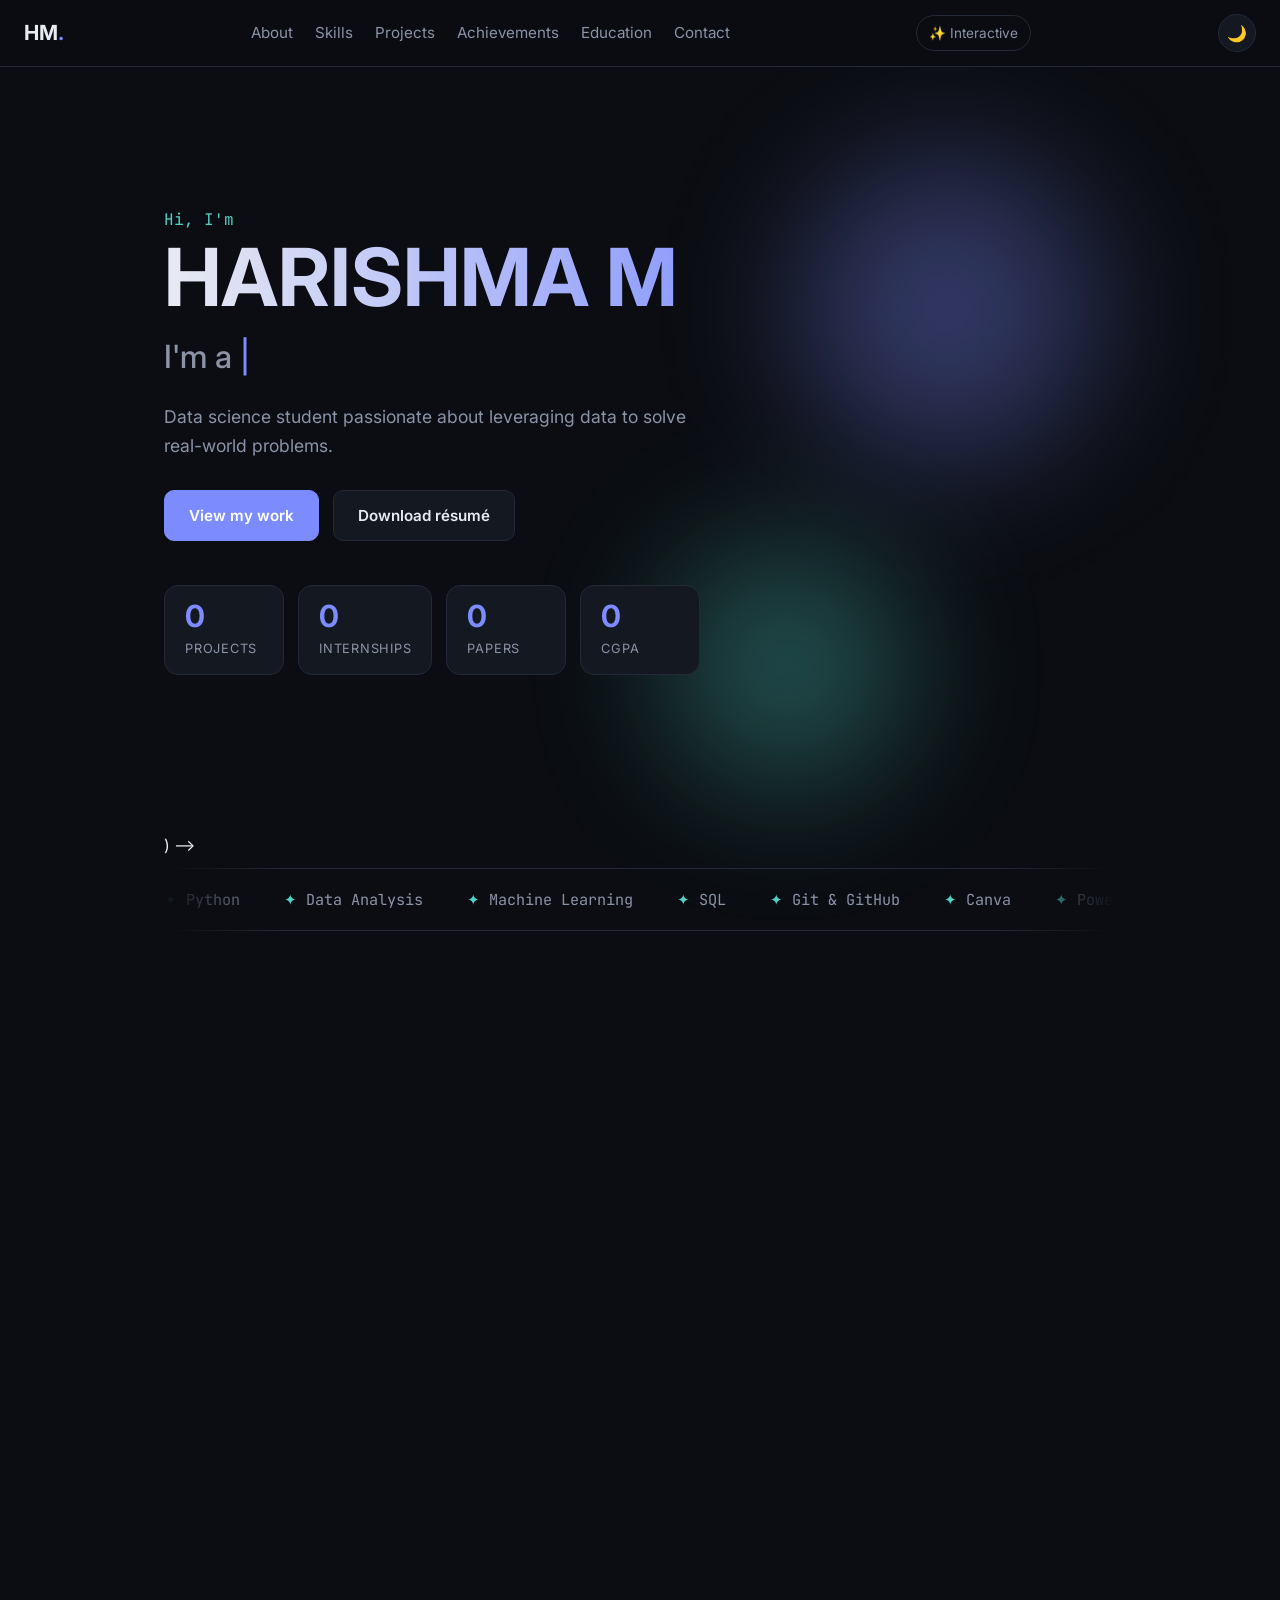
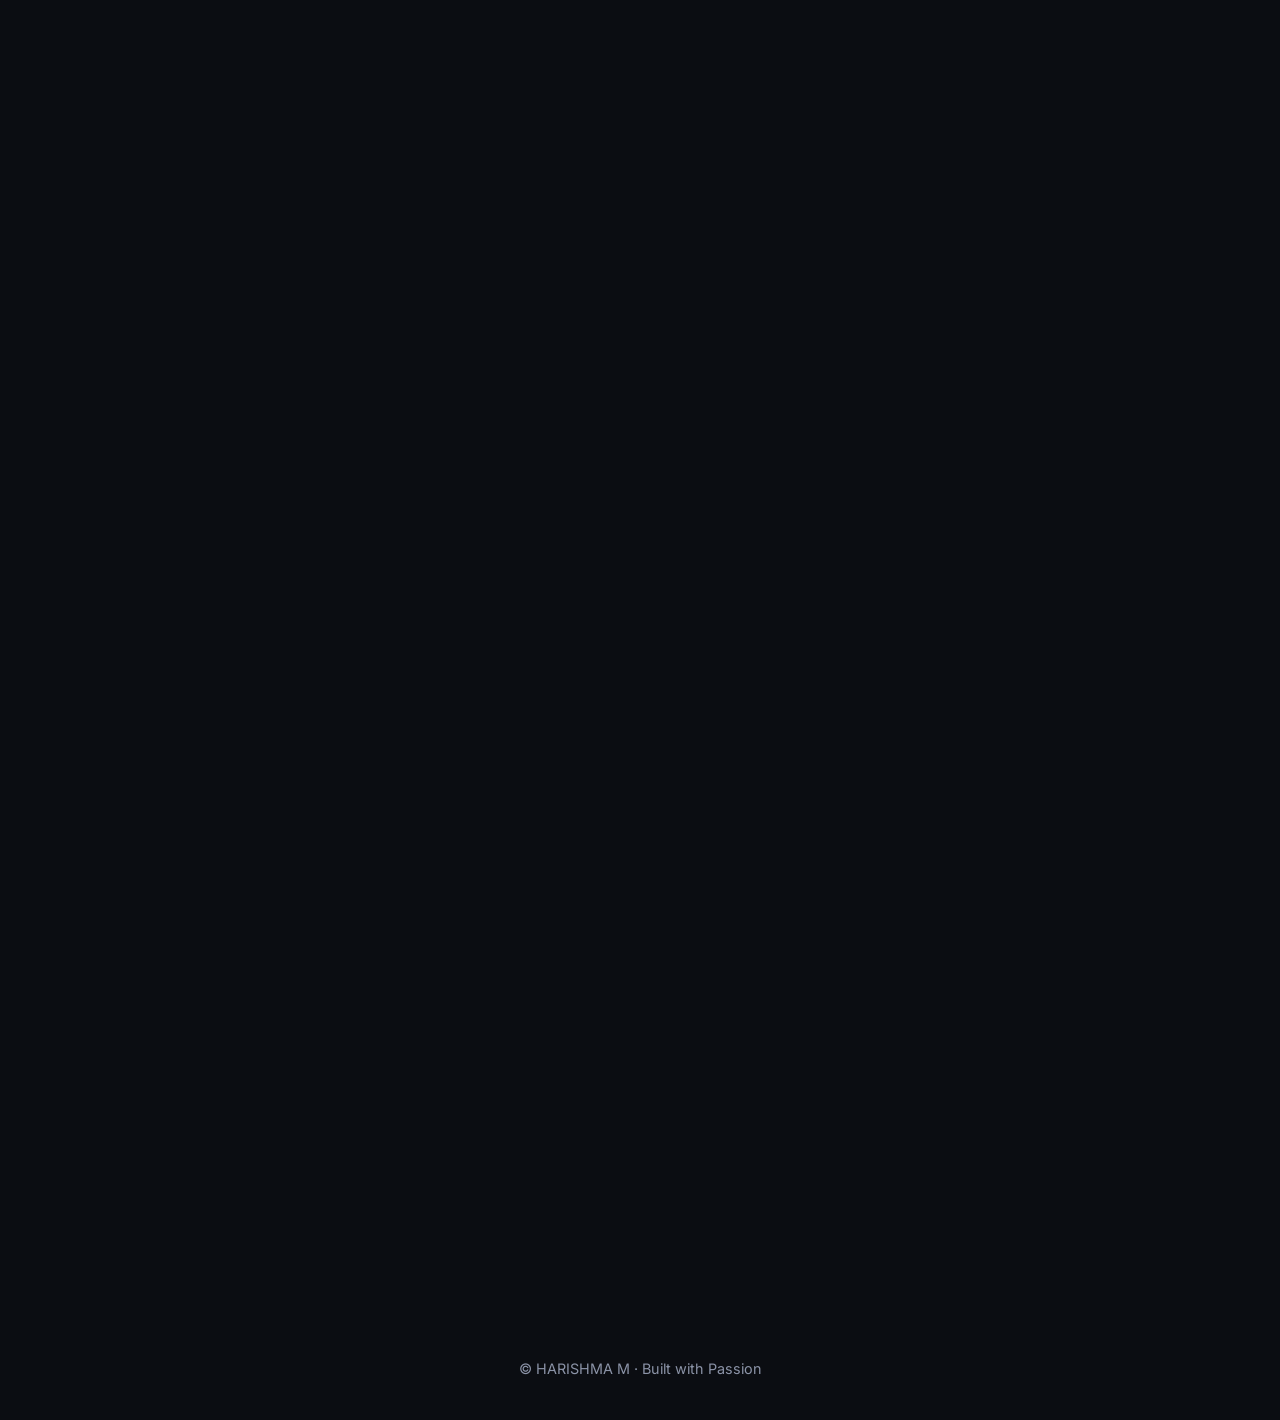
==== commit afc81aa8: "Fix typo in print statement" ====
--- a/classic.html
+++ b/classic.html
@@ -4,27 +4,559 @@
   <meta charset="UTF-8" />
   <meta name="viewport" content="width=device-width, initial-scale=1" />
   <title>HARISHMA M | Portfolio</title>
-  <meta name="description" content="Portfolio of HARISHMA M - Data Science student." />
+  <meta name="description" content="Classic view of HARISHMA M's portfolio: Data Science student, projects and achievements." />
   <link rel="preconnect" href="https://fonts.googleapis.com" />
   <link href="https://fonts.googleapis.com/css2?family=Inter:wght@400;500;600;700&family=JetBrains+Mono:wght@500&display=swap" rel="stylesheet" />
-  <link rel="stylesheet" href="style.css" />
-  <link rel="stylesheet" href="extras.css" />
+  <style>
+:root {
+  --bg: #0b0d12;
+  --surface: #141821;
+  --border: #232937;
+  --text: #e8ebf2;
+  --muted: #8b93a7;
+  --accent: #7c8cff;
+  --accent2: #4fd1c5;
+  --radius: 14px;
+}
+[data-theme="light"] {
+  --bg: #f6f7fb;
+  --surface: #ffffff;
+  --border: #e2e5ee;
+  --text: #161a24;
+  --muted: #5d667a;
+  --accent: #4f5bd5;
+  --accent2: #0d9488;
+}
+* { box-sizing: border-box; margin: 0; padding: 0; }
+html { scroll-behavior: smooth; scroll-padding-top: 80px; }
+body {
+  font-family: "Inter", system-ui, sans-serif;
+  background: var(--bg);
+  color: var(--text);
+  line-height: 1.65;
+  transition: background .3s, color .3s;
+}
+a { color: inherit; text-decoration: none; }
+main, footer { max-width: 1000px; margin: 0 auto; padding: 0 24px; }
+section { padding: 90px 0 30px; }
+
+/* NAV */
+.nav {
+  position: sticky; top: 0; z-index: 10;
+  display: flex; align-items: center; justify-content: space-between;
+  padding: 14px 24px;
+  background: color-mix(in srgb, var(--bg) 80%, transparent);
+  backdrop-filter: blur(10px);
+  border-bottom: 1px solid var(--border);
+}
+.logo { font-weight: 700; font-size: 1.3rem; }
+.logo span { color: var(--accent); }
+.nav nav { display: flex; gap: 22px; }
+.nav nav a { color: var(--muted); font-size: .95rem; transition: color .2s; }
+.nav nav a:hover { color: var(--text); }
+#themeToggle {
+  background: var(--surface); border: 1px solid var(--border);
+  border-radius: 50%; width: 38px; height: 38px; cursor: pointer; font-size: 1rem;
+}
+
+/* HERO */
+.hero { padding-top: 140px; min-height: 85vh; }
+.eyebrow { font-family: "JetBrains Mono", monospace; color: var(--accent2); }
+.hero h1 {
+  font-size: clamp(2.8rem, 8vw, 5rem); line-height: 1.1;
+  background: linear-gradient(90deg, var(--text), var(--accent));
+  -webkit-background-clip: text; background-clip: text; color: transparent;
+}
+.hero h2 { font-size: clamp(1.3rem, 3.5vw, 2rem); font-weight: 500; color: var(--muted); margin: 10px 0 18px; }
+#typed { color: var(--accent); }
+.cursor { animation: blink 1s steps(1) infinite; color: var(--accent); }
+@keyframes blink { 50% { opacity: 0; } }
+.lead { max-width: 560px; color: var(--muted); font-size: 1.1rem; }
+.lead.small { font-size: 1rem; margin-bottom: 24px; }
+.cta { display: flex; gap: 14px; margin-top: 30px; flex-wrap: wrap; }
+.btn {
+  display: inline-block; padding: 12px 24px; border-radius: 10px;
+  border: 1px solid var(--border); background: var(--surface);
+  font-weight: 600; cursor: pointer; font-size: .95rem; color: var(--text);
+  transition: transform .2s, border-color .2s;
+}
+.btn:hover { transform: translateY(-2px); border-color: var(--accent); }
+.btn.primary { background: var(--accent); border-color: var(--accent); color: #fff; }
+
+.section-title { font-size: 1.8rem; margin-bottom: 28px; position: relative; padding-bottom: 10px; }
+.section-title::after { content: ""; position: absolute; left: 0; bottom: 0; width: 48px; height: 3px; border-radius: 3px; background: var(--accent); }
+
+/* ABOUT */
+.about-grid { display: grid; grid-template-columns: 1.6fr 1fr; gap: 36px; color: var(--muted); }
+.facts { list-style: none; background: var(--surface); border: 1px solid var(--border); border-radius: var(--radius); padding: 20px; display: grid; gap: 10px; color: var(--text); }
+
+/* SKILLS */
+.skills { display: grid; grid-template-columns: repeat(auto-fit, minmax(280px, 1fr)); gap: 22px 40px; }
+.skill-head { display: flex; justify-content: space-between; font-weight: 500; margin-bottom: 6px; }
+.pct { color: var(--muted); font-family: "JetBrains Mono", monospace; font-size: .85rem; }
+.bar { height: 8px; background: var(--surface); border: 1px solid var(--border); border-radius: 8px; overflow: hidden; }
+.fill { height: 100%; width: 0; background: linear-gradient(90deg, var(--accent), var(--accent2)); border-radius: 8px; transition: width 1.2s cubic-bezier(.2,.8,.2,1); }
+
+/* PROJECTS */
+.controls { display: flex; gap: 14px; flex-wrap: wrap; margin-bottom: 24px; align-items: center; }
+#search {
+  flex: 1 1 220px; padding: 11px 16px; border-radius: 10px;
+  border: 1px solid var(--border); background: var(--surface); color: var(--text); font: inherit;
+}
+#search:focus { outline: 2px solid var(--accent); }
+.filters { display: flex; gap: 8px; flex-wrap: wrap; }
+.chip {
+  padding: 7px 14px; border-radius: 999px; border: 1px solid var(--border);
+  background: var(--surface); color: var(--muted); cursor: pointer; font: inherit; font-size: .85rem;
+}
+.chip.active, .chip:hover { color: #fff; background: var(--accent); border-color: var(--accent); }
+.grid { display: grid; grid-template-columns: repeat(auto-fill, minmax(290px, 1fr)); gap: 22px; }
+.card {
+  background: var(--surface); border: 1px solid var(--border); border-radius: var(--radius);
+  padding: 22px; display: flex; flex-direction: column; gap: 10px;
+  transition: transform .25s, border-color .25s, box-shadow .25s;
+  animation: pop .4s ease both;
+}
+.card:hover { transform: translateY(-6px); border-color: var(--accent); box-shadow: 0 14px 30px -14px color-mix(in srgb, var(--accent) 50%, transparent); }
+@keyframes pop { from { opacity: 0; transform: translateY(12px); } }
+.card h4 { font-size: 1.15rem; }
+.card p { color: var(--muted); font-size: .95rem; flex: 1; }
+.tags { display: flex; flex-wrap: wrap; gap: 6px; }
+.tags span { font-family: "JetBrains Mono", monospace; font-size: .72rem; color: var(--accent2); background: color-mix(in srgb, var(--accent2) 12%, transparent); padding: 3px 9px; border-radius: 6px; }
+.links { display: flex; gap: 16px; font-weight: 600; font-size: .9rem; }
+.links a { color: var(--accent); }
+.links a:hover { text-decoration: underline; }
+.empty { color: var(--muted); text-align: center; padding: 30px; }
+
+/* TIMELINE */
+.timeline { border-left: 2px solid var(--border); padding-left: 26px; display: grid; gap: 26px; }
+.item { position: relative; }
+.item::before { content: ""; position: absolute; left: -33px; top: 7px; width: 12px; height: 12px; border-radius: 50%; background: var(--accent); box-shadow: 0 0 0 4px var(--bg); }
+.date { font-family: "JetBrains Mono", monospace; font-size: .8rem; color: var(--accent2); }
+.item p { color: var(--muted); }
+
+/* CONTACT */
+.form { display: grid; gap: 14px; max-width: 540px; }
+.form input, .form textarea {
+  padding: 12px 16px; border-radius: 10px; border: 1px solid var(--border);
+  background: var(--surface); color: var(--text); font: inherit; resize: vertical;
+}
+.form input:focus, .form textarea:focus { outline: 2px solid var(--accent); }
+.form .btn { justify-self: start; }
+.socials { display: flex; gap: 22px; margin-top: 30px; }
+.socials a { color: var(--accent); font-weight: 600; }
+.socials a:hover { text-decoration: underline; }
+footer { text-align: center; color: var(--muted); padding: 60px 24px 40px; font-size: .9rem; }
+
+/* SCROLL REVEAL */
+.reveal { opacity: 0; transform: translateY(26px); transition: opacity .7s, transform .7s; }
+.reveal.visible { opacity: 1; transform: none; }
+
+@media (max-width: 700px) {
+  .nav nav { display: none; }
+  .about-grid { grid-template-columns: 1fr; }
+  section { padding-top: 70px; }
+}
+@media (prefers-reduced-motion: reduce) {
+  * { animation: none !important; transition: none !important; }
+  .reveal { opacity: 1; transform: none; }
+}
+
+/* extras.css — loads AFTER style.css. Adds animations, skill cards, project modal, GitHub list. */
+
+main, footer { position: relative; z-index: 1; }
+
+/* ---------- Ambient layers ---------- */
+#bg { position: fixed; inset: 0; width: 100%; height: 100%; z-index: 0; pointer-events: none; opacity: .55; }
+#glow {
+  position: fixed; top: 0; left: 0; width: 460px; height: 460px; z-index: 0; pointer-events: none;
+  margin: -230px 0 0 -230px; border-radius: 50%;
+  background: radial-gradient(circle, color-mix(in srgb, var(--accent, #7c8cff) 22%, transparent), transparent 65%);
+  transform: translate3d(-999px, -999px, 0); will-change: transform;
+}
+#progress {
+  position: fixed; top: 0; left: 0; height: 3px; width: 100%; z-index: 50;
+  background: linear-gradient(90deg, var(--accent, #7c8cff), var(--accent2, #4fd1c5));
+  transform: scaleX(0); transform-origin: 0 50%;
+}
+
+/* ---------- Nav active link ---------- */
+.nav nav a { position: relative; }
+.nav nav a::after {
+  content: ""; position: absolute; left: 0; bottom: -4px; height: 2px; width: 100%;
+  background: var(--accent, #7c8cff); transform: scaleX(0); transform-origin: left; transition: transform .3s;
+}
+.nav nav a.active { color: var(--text); }
+.nav nav a.active::after, .nav nav a:hover::after { transform: scaleX(1); }
+
+/* ---------- Hero stats ---------- */
+.stats { display: flex; gap: 14px; flex-wrap: wrap; margin-top: 44px; }
+.stat {
+  min-width: 120px; padding: 14px 20px; border-radius: 14px;
+  background: var(--surface); border: 1px solid var(--border);
+  transition: transform .25s, border-color .25s;
+}
+.stat:hover { transform: translateY(-4px); border-color: var(--accent, #7c8cff); }
+.stat b { display: block; font-size: 1.9rem; line-height: 1.1; color: var(--accent, #7c8cff); }
+.stat span { font-size: .8rem; color: var(--muted); text-transform: uppercase; letter-spacing: .06em; }
+
+/* Hero entrance */
+.hero > * { animation: rise .8s cubic-bezier(.2,.8,.2,1) both; }
+.hero > :nth-child(2) { animation-delay: .08s; }
+.hero > :nth-child(3) { animation-delay: .16s; }
+.hero > :nth-child(4) { animation-delay: .24s; }
+.hero > :nth-child(5) { animation-delay: .32s; }
+.hero > :nth-child(6) { animation-delay: .4s; }
+@keyframes rise { from { opacity: 0; transform: translateY(22px); } }
+
+/* ---------- Skills ---------- */
+.skill-tabs { display: flex; gap: 8px; flex-wrap: wrap; margin-bottom: 22px; }
+.skill-grid { display: grid; grid-template-columns: repeat(auto-fill, minmax(190px, 1fr)); gap: 16px; }
+.skill-card {
+  --mx: 50%; --my: 50%;
+  position: relative; overflow: hidden; padding: 22px 18px; border-radius: 16px;
+  background: var(--surface); border: 1px solid var(--border);
+  transform: perspective(700px) rotateX(var(--rx, 0deg)) rotateY(var(--ry, 0deg)) translateY(var(--ty, 0));
+  transition: transform .15s ease-out, border-color .3s, opacity .4s;
+  cursor: default;
+}
+.skill-card::before {
+  content: ""; position: absolute; inset: 0; pointer-events: none; opacity: 0; transition: opacity .3s;
+  background: radial-gradient(180px circle at var(--mx) var(--my), color-mix(in srgb, var(--accent, #7c8cff) 28%, transparent), transparent 70%);
+}
+.skill-card:hover { --ty: -6px; border-color: var(--accent, #7c8cff); }
+.skill-card:hover::before { opacity: 1; }
+.skill-card .s-icon {
+  display: inline-grid; place-items: center; width: 46px; height: 46px; font-size: 1.5rem; border-radius: 12px;
+  background: color-mix(in srgb, var(--accent, #7c8cff) 14%, transparent); margin-bottom: 12px;
+  transition: transform .3s;
+}
+.skill-card:hover .s-icon { transform: scale(1.15) rotate(-6deg); }
+.skill-card h4 { font-size: 1.02rem; }
+.skill-card p { color: var(--muted); font-size: .85rem; }
+.skill-card.learning { border-style: dashed; }
+.skill-card.learning p::before { content: "● "; color: var(--accent2, #4fd1c5); animation: pulse 1.6s infinite; }
+@keyframes pulse { 50% { opacity: .25; } }
+.skill-card.hide { display: none; }
+.skill-card.pop-in { animation: pop2 .45s cubic-bezier(.2,.8,.2,1) both; animation-delay: calc(var(--i, 0) * 60ms); }
+@keyframes pop2 { from { opacity: 0; transform: scale(.85) translateY(14px); } }
+
+/* ---------- Project cards ---------- */
+.card {
+  position: relative; cursor: pointer;
+  transform: perspective(800px) rotateX(var(--rx, 0deg)) rotateY(var(--ry, 0deg)) translateY(var(--ty, 0));
+  transition: transform .15s ease-out, border-color .25s, box-shadow .25s;
+  animation: cardIn .5s ease both; animation-delay: calc(var(--i, 0) * 80ms);
+}
+.card:hover { --ty: -6px; transform: perspective(800px) rotateX(var(--rx, 0deg)) rotateY(var(--ry, 0deg)) translateY(-6px); }
+.card:focus-visible { outline: 2px solid var(--accent, #7c8cff); outline-offset: 3px; }
+@keyframes cardIn { from { opacity: 0; } }
+.card .hint { font-size: .75rem; color: var(--muted); opacity: 0; transition: opacity .25s; }
+.card:hover .hint, .card:focus-visible .hint { opacity: 1; }
+.badge {
+  align-self: flex-start; font-size: .72rem; padding: 2px 9px; border-radius: 999px;
+  color: var(--accent2, #4fd1c5); border: 1px solid color-mix(in srgb, var(--accent2, #4fd1c5) 40%, transparent);
+}
+
+/* ---------- More on GitHub ---------- */
+.more { margin-top: 40px; }
+.more h4 { margin-bottom: 14px; color: var(--muted); font-weight: 600; }
+.more-list { display: grid; grid-template-columns: repeat(auto-fill, minmax(240px, 1fr)); gap: 12px; }
+.more-list a {
+  display: block; padding: 14px 16px; border-radius: 12px; background: var(--surface); border: 1px solid var(--border);
+  transition: transform .2s, border-color .2s;
+}
+.more-list a:hover { transform: translateY(-3px); border-color: var(--accent, #7c8cff); }
+.more-list b { display: block; }
+.more-list small { color: var(--muted); }
+
+/* ---------- Modal ---------- */
+dialog#modal {
+  margin: auto; max-width: min(560px, calc(100vw - 32px)); width: 100%; padding: 30px; border-radius: 18px;
+  background: var(--surface); color: var(--text); border: 1px solid var(--border);
+  box-shadow: 0 30px 80px -20px rgba(0,0,0,.6);
+}
+dialog#modal[open] { animation: modalIn .3s cubic-bezier(.2,.8,.2,1); }
+dialog#modal::backdrop { background: rgba(5, 7, 12, .65); backdrop-filter: blur(4px); }
+@keyframes modalIn { from { opacity: 0; transform: translateY(20px) scale(.97); } }
+#mTitle { font-size: 1.5rem; margin-bottom: 10px; }
+#mDesc { color: var(--muted); margin-bottom: 16px; }
+#mTags { margin-bottom: 14px; }
+.m-meta { color: var(--muted); font-size: .85rem; margin-bottom: 18px; }
+.m-close {
+  position: absolute; top: 14px; right: 14px; width: 34px; height: 34px; border-radius: 50%;
+  border: 1px solid var(--border); background: var(--bg); color: var(--text); cursor: pointer;
+}
+.m-close:hover { border-color: var(--accent, #7c8cff); }
+
+/* ---------- Back to top ---------- */
+#toTop {
+  position: fixed; right: 22px; bottom: 22px; z-index: 20; width: 46px; height: 46px; border-radius: 50%;
+  border: 1px solid var(--border); background: var(--accent, #7c8cff); color: #fff; font-size: 1.2rem; cursor: pointer;
+  box-shadow: 0 10px 24px -8px rgba(0,0,0,.5); transition: transform .2s;
+}
+#toTop:hover { transform: translateY(-4px); }
+
+/* ---------- Staggered reveal for children ---------- */
+.reveal .timeline .item { opacity: 0; transform: translateX(-16px); transition: opacity .6s, transform .6s; }
+.reveal.visible .timeline .item { opacity: 1; transform: none; }
+.reveal.visible .timeline .item:nth-child(2) { transition-delay: .1s; }
+.reveal.visible .timeline .item:nth-child(3) { transition-delay: .2s; }
+.reveal.visible .timeline .item:nth-child(4) { transition-delay: .3s; }
+
+@media (hover: none) { #glow { display: none; } }
+@media (prefers-reduced-motion: reduce) {
+  #bg, #glow { display: none; }
+  .card, .skill-card { transform: none !important; }
+  .reveal .timeline .item { opacity: 1; transform: none; }
+}
+
+
+/* ===== MORE ANIMATIONS (paste at the very end of extras.css) ===== */
+
+/* 1. Shimmering gradient on your name */
+.hero h1 {
+  background-image: linear-gradient(90deg, var(--text), var(--accent), var(--accent2, #4fd1c5), var(--text));
+  background-size: 200% 100%;
+  animation: rise .8s cubic-bezier(.2,.8,.2,1) both, shimmer 7s linear infinite;
+}
+@keyframes shimmer { to { background-position: 200% 0; } }
+
+/* 2. Floating colour blobs behind the hero (they also drift on scroll) */
+.hero { position: relative; }
+.hero::before, .hero::after {
+  content: ""; position: absolute; z-index: -1; border-radius: 50%;
+  filter: blur(70px); opacity: .35; pointer-events: none;
+}
+.hero::before {
+  width: 300px; height: 300px; right: 2%; top: 12%; background: var(--accent, #7c8cff);
+  animation: drift 14s ease-in-out infinite alternate; translate: 0 calc(var(--sy, 0) * -.12px);
+}
+.hero::after {
+  width: 240px; height: 240px; right: 22%; bottom: 6%; background: var(--accent2, #4fd1c5);
+  animation: drift 18s ease-in-out infinite alternate-reverse; translate: 0 calc(var(--sy, 0) * .08px);
+}
+@keyframes drift { to { transform: translate(-40px, 30px) scale(1.15); } }
+
+/* 3. Buttons: shine sweep + magnetic pull (JS) */
+.btn { position: relative; overflow: hidden; transition: transform .2s, border-color .2s, translate .2s ease-out; }
+.btn::after {
+  content: ""; position: absolute; inset: 0; pointer-events: none; transform: translateX(-120%);
+  background: linear-gradient(110deg, transparent 30%, rgba(255,255,255,.35) 50%, transparent 70%);
+}
+.btn:hover::after { transform: translateX(120%); transition: transform .7s; }
+#themeToggle { transition: translate .2s ease-out, transform .3s; }
+#themeToggle:hover { transform: rotate(20deg); }
+
+/* 4. Click ripple on buttons and filter chips */
+.chip { position: relative; overflow: hidden; }
+.ripple {
+  position: absolute; border-radius: 50%; background: rgba(255,255,255,.4); pointer-events: none;
+  transform: scale(0); animation: ripple .65s ease-out forwards;
+}
+@keyframes ripple { to { transform: scale(2.6); opacity: 0; } }
+
+/* 5. Section underline draws itself */
+.reveal .section-title::after { transform: scaleX(0); transform-origin: left; transition: transform .8s .25s; }
+.reveal.visible .section-title::after { transform: none; }
+
+/* 6. About: paragraph slides in from the left, facts stagger in from the right */
+.reveal .about-grid > p { opacity: 0; transform: translateX(-26px); transition: opacity .7s, transform .7s; }
+.reveal.visible .about-grid > p { opacity: 1; transform: none; }
+.reveal .facts li { opacity: 0; transform: translateX(26px); transition: opacity .6s, transform .6s; }
+.reveal.visible .facts li { opacity: 1; transform: none; }
+.reveal.visible .facts li:nth-child(2) { transition-delay: .12s; }
+.reveal.visible .facts li:nth-child(3) { transition-delay: .24s; }
+.reveal.visible .facts li:nth-child(4) { transition-delay: .36s; }
+
+/* 7. Skill icons gently float */
+.s-icon { animation: bob 3.2s ease-in-out infinite; }
+.skill-card:nth-child(2n) .s-icon { animation-delay: -.8s; }
+.skill-card:nth-child(3n) .s-icon { animation-delay: -1.6s; }
+@keyframes bob { 50% { translate: 0 -5px; } }
+
+/* 8. Project cards: spotlight follows the mouse */
+.card::before {
+  content: ""; position: absolute; inset: 0; border-radius: inherit; pointer-events: none; opacity: 0; transition: opacity .3s;
+  background: radial-gradient(220px circle at var(--mx, 50%) var(--my, 50%), color-mix(in srgb, var(--accent, #7c8cff) 22%, transparent), transparent 70%);
+}
+.card:hover::before { opacity: 1; }
+
+/* 9. Timeline dots pulse */
+.item::before { animation: ring 2.4s ease-out infinite; }
+.item:nth-child(2)::before { animation-delay: .5s; }
+.item:nth-child(3)::before { animation-delay: 1s; }
+.item:nth-child(4)::before { animation-delay: 1.5s; }
+@keyframes ring {
+  0%   { box-shadow: 0 0 0 4px var(--bg), 0 0 0 4px color-mix(in srgb, var(--accent) 60%, transparent); }
+  100% { box-shadow: 0 0 0 4px var(--bg), 0 0 0 16px transparent; }
+}
+
+/* 10. Scrolling skills ticker */
+.marquee {
+  overflow: hidden; padding: 18px 0; margin-top: 10px; border-block: 1px solid var(--border);
+  -webkit-mask-image: linear-gradient(90deg, transparent, #000 12%, #000 88%, transparent);
+          mask-image: linear-gradient(90deg, transparent, #000 12%, #000 88%, transparent);
+}
+.marquee-track { display: flex; width: max-content; animation: ticker 28s linear infinite; }
+.marquee:hover .marquee-track { animation-play-state: paused; }
+.marquee span { white-space: nowrap; padding-right: 44px; font-family: "JetBrains Mono", monospace; font-size: .95rem; color: var(--muted); }
+.marquee span::before { content: "✦ "; color: var(--accent2, #4fd1c5); }
+@keyframes ticker { to { transform: translateX(-50%); } }
+
+@media (prefers-reduced-motion: reduce) {
+  .hero::before, .hero::after { display: none; }
+  .hero h1, .s-icon, .item::before, .marquee-track { animation: none; }
+  .reveal .about-grid > p, .reveal .facts li { opacity: 1; transform: none; }
+}
+
+
+/* ===== NAME: 3D TILT + SPOTLIGHT (paste at the very end of extras.css) ===== */
+.hero h1 {
+  /* spotlight layer on top of the shimmer gradient */
+  background-image:
+    radial-gradient(circle 110px at var(--nx, -300px) var(--ny, -300px), var(--accent2, #4fd1c5), transparent 70%),
+    linear-gradient(90deg, var(--text), var(--accent), var(--accent2, #4fd1c5), var(--text));
+  background-size: 100% 100%, 200% 100%;
+  background-repeat: no-repeat, repeat;
+  /* tilt */
+  transform-origin: left center;
+  transform: perspective(700px) rotateX(var(--hx, 0deg)) rotateY(var(--hy, 0deg));
+  transition: transform .15s ease-out;
+  cursor: default;
+}
+@keyframes shimmer {
+  from { background-position: 0 0, 0 0; }
+  to   { background-position: 0 0, 200% 0; }
+}
+@media (prefers-reduced-motion: reduce) {
+  .hero h1 { transform: none; }
+}
+
+
+/* ===== SPLASH + CHART UNDERLINE + SECTION COLOUR SHIFT (paste at the very end of extras.css) ===== */
+
+/* --- A. Colour shift: colours glide when the section changes --- */
+@property --accent  { syntax: "<color>"; inherits: true; initial-value: #7c8cff; }
+@property --accent2 { syntax: "<color>"; inherits: true; initial-value: #4fd1c5; }
+html { transition: --accent 1.2s ease, --accent2 1.2s ease; }
+
+html[data-sec="about"]     { --accent: #4da3ff; --accent2: #7c8cff; }
+html[data-sec="skills"]    { --accent: #b583ff; --accent2: #ff7ad9; }
+html[data-sec="projects"]  { --accent: #ffb454; --accent2: #ff7a59; }
+html[data-sec="education"] { --accent: #4ade80; --accent2: #22d3ee; }
+html[data-sec="contact"]   { --accent: #ff6b9a; --accent2: #ffb454; }
+
+html[data-theme="light"][data-sec="about"]     { --accent: #2563eb; --accent2: #4f46e5; }
+html[data-theme="light"][data-sec="skills"]    { --accent: #7c3aed; --accent2: #c026d3; }
+html[data-theme="light"][data-sec="projects"]  { --accent: #d97706; --accent2: #ea580c; }
+html[data-theme="light"][data-sec="education"] { --accent: #16a34a; --accent2: #0891b2; }
+html[data-theme="light"][data-sec="contact"]   { --accent: #e11d48; --accent2: #d97706; }
+
+/* --- B. Splash screen --- */
+#splash {
+  position: fixed; inset: 0; z-index: 100; display: grid; place-items: center; overflow: hidden;
+  background: var(--bg); cursor: pointer;
+  transition: transform .9s cubic-bezier(.76,0,.24,1), border-radius .9s cubic-bezier(.76,0,.24,1);
+  animation: splashFail 0s linear 6s forwards;               /* safety: never stays forever */
+}
+@keyframes splashFail { to { visibility: hidden; pointer-events: none; } }
+#splash::before {
+  content: ""; position: absolute; width: 520px; height: 520px; border-radius: 50%; filter: blur(80px);
+  background: radial-gradient(circle, color-mix(in srgb, var(--accent) 45%, transparent), transparent 70%);
+  animation: splashGlow 2.4s ease-in-out infinite alternate;
+}
+@keyframes splashGlow { from { transform: scale(.8); opacity: .6; } to { transform: scale(1.15); opacity: 1; } }
+#splash.leave { transform: translateY(-100%); border-radius: 0 0 50% 50% / 0 0 14% 14%; pointer-events: none; }
+.sp-inner { position: relative; display: grid; justify-items: center; gap: 16px; transition: opacity .35s, transform .5s; }
+#splash.leave .sp-inner { opacity: 0; transform: scale(1.12); }
+.sp-mark { position: relative; display: grid; place-items: center; padding: 34px 44px; }
+.sp-ring {
+  position: absolute; inset: 0; border-radius: 50%; border: 2px solid transparent;
+  border-top-color: var(--accent); border-right-color: var(--accent2, #4fd1c5); animation: spin 1.3s linear infinite;
+}
+@keyframes spin { to { transform: rotate(360deg); } }
+.sp-logo { display: flex; font-size: clamp(3.6rem, 15vw, 6.5rem); font-weight: 700; line-height: 1; letter-spacing: -.02em; }
+.sp-logo span { display: inline-block; opacity: 0; transform: translateY(30px) scale(.6); animation: letterPop .7s cubic-bezier(.2,1.4,.4,1) forwards; }
+.sp-logo .l1 { animation-delay: .15s; }
+.sp-logo .l2 { animation-delay: .3s; }
+.sp-logo .l3 { animation-delay: .45s; color: var(--accent); }
+@keyframes letterPop { to { opacity: 1; transform: none; } }
+.sp-text, .sp-pct { font-family: "JetBrains Mono", monospace; color: var(--muted); font-size: .85rem; letter-spacing: .08em; }
+.sp-text { opacity: 0; animation: fadeUp .6s .7s forwards; }
+@keyframes fadeUp { from { opacity: 0; transform: translateY(8px); } to { opacity: 1; transform: none; } }
+.sp-line { width: min(260px, 62vw); height: 3px; border-radius: 3px; overflow: hidden; background: var(--border); }
+.sp-line i { display: block; height: 100%; width: 0; background: linear-gradient(90deg, var(--accent), var(--accent2, #4fd1c5)); animation: fillBar 2.2s linear forwards; }
+@keyframes fillBar { to { width: 100%; } }
+.sp-skip {
+  position: absolute; right: 22px; bottom: 22px; padding: 8px 16px; border-radius: 999px; cursor: pointer;
+  border: 1px solid var(--border); background: var(--surface); color: var(--muted); font: inherit; font-size: .85rem;
+}
+.sp-skip:hover { color: var(--text); border-color: var(--accent); }
+html.splashing { overflow: hidden; }
+html.no-splash #splash { display: none; }
+
+/* hero waits (paused) until the splash lifts, so you actually see its entrance */
+html.splashing .hero *, html.splashing .hero::before, html.splashing .hero::after { animation-play-state: paused; }
+
+/* --- C. Chart underline --- */
+.chart-line { display: block; width: min(100%, 380px); height: auto; margin: 4px 0 16px; overflow: visible; }
+.chart-line .grid line { stroke: var(--border); stroke-width: 1; stroke-dasharray: 3 5; }
+.chart-line .line { stroke-dasharray: 1; stroke-dashoffset: 1; animation: chartDraw 1.8s cubic-bezier(.5,0,.2,1) 1s forwards; }
+.chart-line .area { opacity: 0; animation: areaIn 1s ease 2s forwards; }
+.chart-line .pt { fill: var(--bg); stroke: var(--accent); stroke-width: 2; opacity: 0; animation: ptIn .4s ease forwards; animation-delay: calc(var(--d) * 1s); }
+.chart-line .end { fill: var(--accent2, #4fd1c5); opacity: 0; animation: ptIn .4s ease 2.8s forwards; }
+.chart-line .pulse { fill: var(--accent2, #4fd1c5); opacity: 0; transform-box: fill-box; transform-origin: center; animation: ringPulse 1.8s ease-out 3s infinite; }
+@keyframes chartDraw { to { stroke-dashoffset: 0; } }
+@keyframes areaIn { to { opacity: 1; } }
+@keyframes ptIn { to { opacity: 1; } }
+@keyframes ringPulse { 0% { opacity: .6; transform: scale(.6); } 100% { opacity: 0; transform: scale(3); } }
+.chart-line .pt { transition: r .2s; }
+.chart-line .pt:hover { r: 6; }
+
+@media (prefers-reduced-motion: reduce) {
+  #splash { display: none; }
+  .chart-line .line { stroke-dashoffset: 0; animation: none; }
+  .chart-line .area, .chart-line .pt, .chart-line .end { opacity: 1; animation: none; }
+  .chart-line .pulse { display: none; }
+  html { transition: none; }
+}
+
+
+/* ===== Achievements (papers), status labels, clickable journey ===== */
+html[data-sec="achievements"] { --accent: #22d3ee; --accent2: #4da3ff; }
+html[data-theme="light"][data-sec="achievements"] { --accent: #0891b2; --accent2: #2563eb; }
+.card .status { font-family: "JetBrains Mono", monospace; font-size: .78rem; color: var(--accent2, #4fd1c5); }
+.paper-meta { color: var(--muted); font-size: .9rem; line-height: 1.7; }
+.paper-card { cursor: default; }
+.timeline .item.clickable { cursor: pointer; border-radius: 14px; transition: background .25s, transform .25s; }
+.timeline .item.clickable:hover, .timeline .item.clickable:focus-visible { transform: translateX(4px); outline: none; }
+.timeline .item .more { display: inline-block; margin-top: 4px; font-family: "JetBrains Mono", monospace; font-size: .72rem; color: var(--accent, #7c8cff); }
+.m-list { list-style: none; display: grid; gap: 8px; margin: 12px 0 16px; padding: 0; }
+.m-list li { padding: 9px 12px; border-radius: 10px; background: var(--bg); border: 1px solid var(--border); font-size: .92rem; }
+.m-list li::before { content: "★ "; color: var(--accent, #7c8cff); }
+.m-label { font-family: "JetBrains Mono", monospace; font-size: .72rem; letter-spacing: .12em; text-transform: uppercase; color: var(--accent, #7c8cff); margin: 14px 0 6px; }
+.switch-mode { font-size: .85rem; padding: 6px 12px; border: 1px solid var(--border); border-radius: 999px; color: var(--muted); }
+.switch-mode:hover { color: var(--text); border-color: var(--accent, #7c8cff); }
+@media (max-width: 720px) { .switch-mode { display: none; } }
+#mTags:has(.m-list) { display: block; }
+
+</style>
   <script>try{if(sessionStorage.getItem("splash"))document.documentElement.classList.add("no-splash")}catch(e){}</script>
 </head>
 <body>
-  <div id="splash" aria-label="Loading portfolio">
-    <div class="sp-inner">
-      <div class="sp-mark">
-        <span class="sp-ring"></span>
-        <div class="sp-logo"><span class="l1">H</span><span class="l2">M</span><span class="l3">.</span></div>
-      </div>
-      <p class="sp-text">Data Science · Portfolio</p>
-      <div class="sp-line"><i></i></div>
-      <p class="sp-pct"><span id="spPct">0</span>%</p>
+<div id="splash" aria-label="Loading portfolio">
+  <div class="sp-inner">
+    <div class="sp-mark">
+      <span class="sp-ring"></span>
+      <div class="sp-logo"><span class="l1">H</span><span class="l2">M</span><span class="l3">.</span></div>
     </div>
-    <button id="spSkip" class="sp-skip" type="button">Skip ›</button>
+    <p class="sp-text">Data Science · Portfolio</p>
+    <div class="sp-line"><i></i></div>
+    <p class="sp-pct"><span id="spPct">0</span>%</p>
   </div>
-
+  <button id="spSkip" class="sp-skip" type="button">Skip ›</button>
+</div>
   <div id="progress" aria-hidden="true"></div>
   <canvas id="bg" aria-hidden="true"></canvas>
   <div id="glow" aria-hidden="true"></div>
@@ -35,9 +567,11 @@
       <a href="#about">About</a>
       <a href="#skills">Skills</a>
       <a href="#projects">Projects</a>
+      <a href="#achievements">Achievements</a>
       <a href="#education">Education</a>
       <a href="#contact">Contact</a>
     </nav>
+    <a class="switch-mode" href="index.html" title="Open the 3D cube and game version">✨ Interactive</a>
     <button id="themeToggle" aria-label="Toggle theme (press T)">🌙</button>
   </header>
 
@@ -46,6 +580,27 @@
     <section id="home" class="hero">
       <p class="eyebrow">Hi, I'm</p>
       <h1>HARISHMA M</h1>
+      
+  <defs>
+    <linearGradient id="cgLine" x1="0" x2="1" y1="0" y2="0">
+      <stop offset="0" style="stop-color:var(--accent)"/><stop offset="1" style="stop-color:var(--accent2)"/>
+    </linearGradient>
+    <linearGradient id="cgFill" x1="0" x2="0" y1="0" y2="1">
+      <stop offset="0" style="stop-color:var(--accent);stop-opacity:.3"/><stop offset="1" style="stop-color:var(--accent);stop-opacity:0"/>
+    </linearGradient>
+  </defs>
+  <g class="grid"><line x1="0" y1="18" x2="420" y2="18"/><line x1="0" y1="38" x2="420" y2="38"/><line x1="0" y1="58" x2="420" y2="58"/></g>
+  <path class="area" d="M6 58 L50 50 L85 54 L125 38 L165 44 L205 26 L245 33 L290 16 L335 24 L410 8 L410 70 L6 70 Z" fill="url(#cgFill)"/>
+  <path class="line" pathLength="1" d="M6 58 L50 50 L85 54 L125 38 L165 44 L205 26 L245 33 L290 16 L335 24 L410 8" fill="none" stroke="url(#cgLine)" stroke-width="3" stroke-linecap="round" stroke-linejoin="round"/>
+  <g class="pts">
+    <circle class="pt" style="--d:1.0" cx="6" cy="58" r="3.5"/><circle class="pt" style="--d:1.2" cx="50" cy="50" r="3.5"/>
+    <circle class="pt" style="--d:1.3" cx="85" cy="54" r="3.5"/><circle class="pt" style="--d:1.5" cx="125" cy="38" r="3.5"/>
+    <circle class="pt" style="--d:1.7" cx="165" cy="44" r="3.5"/><circle class="pt" style="--d:1.9" cx="205" cy="26" r="3.5"/>
+    <circle class="pt" style="--d:2.1" cx="245" cy="33" r="3.5"/><circle class="pt" style="--d:2.3" cx="290" cy="16" r="3.5"/>
+    <circle class="pt" style="--d:2.5" cx="335" cy="24" r="3.5"/>
+  </g>
+  <circle class="pulse" cx="410" cy="8" r="6"/><circle class="end" cx="410" cy="8" r="5"/>
+</svg>
       <h2>I'm a <span id="typed"></span><span class="cursor">|</span></h2>
       <p class="lead">Data science student passionate about leveraging data to solve real-world problems.</p>
       <div class="cta">
@@ -55,11 +610,13 @@
       <div class="stats">
         <div class="stat"><b id="statProjects" data-count="4">0</b><span>Projects</span></div>
         <div class="stat"><b data-count="2">0</b><span>Internships</span></div>
+        <div class="stat"><b data-count="2">0</b><span>Papers</span></div>
         <div class="stat"><b data-count="8.9" data-decimals="1">0</b><span>CGPA</span></div>
       </div>
     </section>
 
-        <div class="marquee" aria-hidden="true">
+    ) -->
+    <div class="marquee" aria-hidden="true">
       <div class="marquee-track">
         <span>Python</span><span>Data Analysis</span><span>Machine Learning</span><span>SQL</span>
         <span>Git &amp; GitHub</span><span>Canva</span><span>Power BI</span><span>Cloud Computing</span>
@@ -70,13 +627,8 @@
     <section id="about" class="reveal">
       <h3 class="section-title">About me</h3>
       <div class="about-grid">
-        <p>I’m a Data Science student who loves turning ideas into intelligent, real-world solutions. From data analytics to AI-powered applications, I enjoy experimenting with technology, solving problems, and building things that make a difference. Always learning, always building, and always looking for the next challenge.</p>
-        <ul class="facts">
-          <li><strong>📍</strong> Rajapalayam, Viruthunagar District, TN</li>
-          <li><strong>🎓</strong>  B.Sc in Data Science — The Standard Fireworks College for Women</li>
-          <li><strong>💼</strong> Open to internships</li>
-          <li><strong>🌱</strong> Currently learning: Cloud Computing, Power BI</li>
-        </ul>
+        <p id="aboutText"></p>
+        <ul class="facts" id="facts"></ul>
       </div>
     </section>
 
@@ -89,16 +641,7 @@
         <button class="chip" data-cat="tools">Tools</button>
         <button class="chip" data-cat="learning">Learning</button>
       </div>
-      <div class="skill-grid" id="skillGrid">
-        <div class="skill-card" data-cat="data"><span class="s-icon">🐍</span><h4>Python</h4><p>Scripting &amp; analysis</p></div>
-        <div class="skill-card" data-cat="data"><span class="s-icon">📊</span><h4>Data Analysis</h4><p>Cleaning, EDA &amp; reporting</p></div>
-        <div class="skill-card" data-cat="data"><span class="s-icon">🤖</span><h4>Machine Learning</h4><p>Models &amp; experiments</p></div>
-        <div class="skill-card" data-cat="data"><span class="s-icon">🗄️</span><h4>SQL</h4><p>Querying databases</p></div>
-        <div class="skill-card" data-cat="tools"><span class="s-icon">🐙</span><h4>Git &amp; GitHub</h4><p>Version control</p></div>
-        <div class="skill-card" data-cat="tools"><span class="s-icon">🎨</span><h4>Canva</h4><p>Design &amp; visuals</p></div>
-        <div class="skill-card learning" data-cat="learning"><span class="s-icon">☁️</span><h4>Cloud Computing</h4><p>Learning now</p></div>
-        <div class="skill-card learning" data-cat="learning"><span class="s-icon">📈</span><h4>Power BI</h4><p>Learning now</p></div>
-      </div>
+      <div class="skill-grid" id="skillGrid"></div>
     </section>
 
     <!-- PROJECTS -->
@@ -117,15 +660,18 @@
       </div>
     </section>
 
+    <!-- ACHIEVEMENTS: papers & publications -->
+    <section id="achievements" class="reveal">
+      <h3 class="section-title">Achievements</h3>
+      <p class="lead small">Papers &amp; publications</p>
+      <div id="paperGrid" class="grid"></div>
+    </section>
+
     <!-- EDUCATION -->
     <section id="education" class="reveal">
       <h3 class="section-title">Education &amp; Experience</h3>
-      <div class="timeline">
-        <div class="item"><span class="date">2024 – Present</span><h4>B.Sc in Data Science</h4><p>The Standard Fireworks College for Women · CGPA 8.9</p></div>
-        <div class="item"><span class="date">Apr - Aug 2025</span><h4>Operations Intern - Spellzee Edutech Solutions Pvt. Ltd. </h4><p>Data Handling and Reporting</p></div>
-        <div class="item"><span class="date">Apr 2026</span><h4>Intern — Anjana Infotech</h4><p>Learned basics in AI/ML</p></div>
-        <div class="item"><span class="date">2019 – 2020</span><h4>Higher Secondary</h4><p>AKD Dharmaraja Girls Higher Secondary School · State Board</p></div>
-      </div>
+      <p class="lead small">Tap an entry for details</p>
+      <div class="timeline" id="timeline"></div>
     </section>
 
     <!-- CONTACT -->
@@ -158,6 +704,537 @@
   </dialog>
 
   <button id="toTop" aria-label="Back to top" hidden>↑</button>
-  <script src="script.js"></script>
+  <script src="data.js"></script>
+  <script>
+/* Content comes from data.js (shared with the cube and game pages). Edit it there. */
+const GH_USER = GITHUB.split("/").pop();
+const projects = PROJECTS.map(p => ({ title: p.title, description: p.desc, tags: p.tags, repo: p.repo, demo: p.demo, status: p.status }));
+const roles = ABOUT.roles;
+
+const $ = (s, r = document) => r.querySelector(s);
+const $$ = (s, r = document) => [...r.querySelectorAll(s)];
+const reduceMotion = matchMedia("(prefers-reduced-motion: reduce)").matches;
+const canHover = matchMedia("(hover: hover)").matches;
+
+/* canvas state (declared early because setTheme uses it) */
+let W, H, dots = [], mouse = { x: -999, y: -999 }, dotColor = "124,140,255";
+
+/* ---------- Theme toggle (button or press T) ---------- */
+const root = document.documentElement;
+const toggle = $("#themeToggle");
+let saved = null;
+try { saved = localStorage.getItem("theme"); } catch (e) {}
+setTheme(saved || "dark");
+
+function setTheme(t) {
+  root.setAttribute("data-theme", t);
+  toggle.textContent = t === "dark" ? "🌙" : "☀️";
+  try { localStorage.setItem("theme", t); } catch (e) {}
+  readColors();
+}
+const flipTheme = () => setTheme(root.getAttribute("data-theme") === "dark" ? "light" : "dark");
+toggle.addEventListener("click", flipTheme);
+addEventListener("keydown", e => {
+  if (e.key.toLowerCase() !== "t" || e.ctrlKey || e.metaKey || e.altKey) return;
+  if (/input|textarea/i.test(document.activeElement.tagName)) return;
+  flipTheme();
+});
+
+/* ---------- Typing animation ---------- */
+const typed = $("#typed");
+let r = 0, c = 0, deleting = false;
+(function type() {
+  const word = roles[r];
+  typed.textContent = word.slice(0, c);
+  if (!deleting && c === word.length) { deleting = true; return setTimeout(type, 1400); }
+  if (deleting && c === 0) { deleting = false; r = (r + 1) % roles.length; }
+  c += deleting ? -1 : 1;
+  setTimeout(type, deleting ? 40 : 85);
+})();
+
+/* ---------- Projects: filter + search + modal ---------- */
+const grid = $("#grid");
+const filtersEl = $("#filters");
+const searchEl = $("#search");
+const emptyEl = $("#empty");
+let activeTag = "All";
+
+const repoUrl = p => `https://github.com/${GH_USER}/${p.repo}`;
+
+const allTags = ["All", ...new Set(projects.flatMap(p => p.tags))];
+allTags.forEach(tag => {
+  const b = document.createElement("button");
+  b.className = "chip" + (tag === "All" ? " active" : "");
+  b.textContent = tag;
+  b.addEventListener("click", () => {
+    activeTag = tag;
+    $$(".chip", filtersEl).forEach(x => x.classList.toggle("active", x === b));
+    render();
+  });
+  filtersEl.appendChild(b);
+});
+searchEl.addEventListener("input", render);
+
+function link(text, href) {
+  const a = document.createElement("a");
+  a.textContent = text; a.href = href; a.target = "_blank"; a.rel = "noopener";
+  return a;
+}
+
+function render() {
+  const q = searchEl.value.trim().toLowerCase();
+  const list = projects.filter(p =>
+    (activeTag === "All" || p.tags.includes(activeTag)) &&
+    (p.title + " " + p.description + " " + p.tags.join(" ")).toLowerCase().includes(q)
+  );
+  grid.innerHTML = "";
+  list.forEach((p, i) => {
+    const card = document.createElement("article");
+    card.className = "card";
+    card.style.setProperty("--i", i);
+    card.tabIndex = 0;
+    card.setAttribute("role", "button");
+    card.setAttribute("aria-label", "Open details for " + p.title);
+    const h = document.createElement("h4"); h.textContent = p.title;
+    const d = document.createElement("p"); d.textContent = p.description;
+    const tags = document.createElement("div"); tags.className = "tags";
+    p.tags.forEach(t => { const s = document.createElement("span"); s.textContent = t; tags.appendChild(s); });
+    const links = document.createElement("div"); links.className = "links";
+    if (p.demo) links.appendChild(link("Live demo ↗", p.demo));
+    if (p.repo) links.appendChild(link("Code ↗", repoUrl(p)));
+    const hint = document.createElement("span"); hint.className = "hint"; hint.textContent = "Click for details";
+    card.append(h, d, tags);
+    if (p.status) { const st = document.createElement("p"); st.className = "status"; st.textContent = p.status; card.append(st); }
+    card.append(links, hint);
+    if (p.stars != null) {
+      const bd = document.createElement("span"); bd.className = "badge"; bd.textContent = `★ ${p.stars}`;
+      card.insertBefore(bd, d);
+    }
+    card.addEventListener("click", e => { if (!e.target.closest("a")) openModal(p); });
+    card.addEventListener("keydown", e => {
+      if ((e.key === "Enter" || e.key === " ") && e.target === card) { e.preventDefault(); openModal(p); }
+    });
+    if (canHover && !reduceMotion) tilt(card, 7);
+    grid.appendChild(card);
+  });
+  emptyEl.hidden = list.length > 0;
+}
+$("#statProjects").dataset.count = projects.length;
+render();
+
+/* 3D tilt + cursor glow inside a card */
+function tilt(el, max) {
+  el.addEventListener("mousemove", e => {
+    const b = el.getBoundingClientRect();
+    const x = (e.clientX - b.left) / b.width, y = (e.clientY - b.top) / b.height;
+    el.style.setProperty("--ry", ((x - .5) * max * 2).toFixed(2) + "deg");
+    el.style.setProperty("--rx", ((.5 - y) * max * 2).toFixed(2) + "deg");
+    el.style.setProperty("--mx", (x * 100) + "%");
+    el.style.setProperty("--my", (y * 100) + "%");
+  });
+  el.addEventListener("mouseleave", () => {
+    el.style.setProperty("--rx", "0deg"); el.style.setProperty("--ry", "0deg");
+  });
+}
+
+/* Modal */
+const modal = $("#modal");
+function openModal(p) {
+  $("#mTitle").textContent = p.title;
+  $("#mDesc").textContent = p.description;
+  const t = $("#mTags"); t.innerHTML = "";
+  p.tags.forEach(x => { const s = document.createElement("span"); s.textContent = x; t.appendChild(s); });
+  const meta = [];
+  if (p.language) meta.push(p.language);
+  if (p.stars != null) meta.push(`★ ${p.stars}`);
+  if (p.updated) meta.push("Updated " + new Date(p.updated).toLocaleDateString(undefined, { month: "short", year: "numeric" }));
+  $("#mMeta").textContent = meta.join("  ·  ");
+  $("#mMeta").hidden = !meta.length;
+  const l = $("#mLinks"); l.innerHTML = "";
+  if (p.demo) l.appendChild(link("Live demo ↗", p.demo));
+  if (p.repo) l.appendChild(link("View on GitHub ↗", repoUrl(p)));
+  if (p.status) { const st = document.createElement("span"); st.textContent = p.status; l.appendChild(st); }
+  if (typeof modal.showModal === "function") modal.showModal(); else modal.setAttribute("open", "");
+}
+$("#mClose").addEventListener("click", () => modal.close());
+modal.addEventListener("click", e => { if (e.target === modal) modal.close(); });
+
+/* ---------- GitHub: connect repos automatically ---------- */
+async function loadGitHub() {
+  let repos = null;
+  const key = "gh-repos-" + GH_USER;
+  try {
+    const cached = JSON.parse(sessionStorage.getItem(key) || "null");
+    if (cached && Date.now() - cached.t < 36e5) repos = cached.data;
+  } catch (e) {}
+  if (!repos) {
+    try {
+      const res = await fetch(`https://api.github.com/users/${GH_USER}/repos?per_page=100&sort=updated`);
+      if (!res.ok) return;
+      repos = await res.json();
+      try { sessionStorage.setItem(key, JSON.stringify({ t: Date.now(), data: repos })); } catch (e) {}
+    } catch (e) { return; }
+  }
+  if (!Array.isArray(repos)) return;
+
+  const used = new Set();
+  projects.forEach(p => {
+    const m = repos.find(x => x.name.toLowerCase() === (p.repo || "").toLowerCase());
+    if (!m) return;
+    used.add(m.name.toLowerCase());
+    p.repo = m.name;
+    p.stars = m.stargazers_count;
+    p.language = m.language;
+    p.updated = m.pushed_at;
+    if (!p.demo && m.homepage) p.demo = m.homepage;
+  });
+  render();
+
+  const rest = repos.filter(x => !x.fork && x.language && !used.has(x.name.toLowerCase()) && x.name.toLowerCase() !== GH_USER.toLowerCase());
+  if (rest.length) {
+    const list = $("#moreList"); list.innerHTML = "";
+    rest.slice(0, 6).forEach(x => {
+      const a = link("", x.html_url);
+      const b = document.createElement("b"); b.textContent = x.name;
+      const s = document.createElement("small"); s.textContent = [x.language, x.description].filter(Boolean).join(" · ");
+      a.append(b, s); list.appendChild(a);
+    });
+    $("#more").hidden = false;
+  }
+}
+loadGitHub();
+
+
+/* ---------- Content from data.js: about, skills, achievements (papers), journey ---------- */
+$("#aboutText").textContent = ABOUT.text;
+ABOUT.facts.forEach(f => { const li = document.createElement("li"); const s = document.createElement("strong"); s.textContent = f[0]; li.append(s, " " + f[1]); $("#facts").appendChild(li); });
+const catOf = g => g.learning ? "learning" : g.g.startsWith("Tools") ? "tools" : "data";
+SKILLS.forEach(g => g.items.forEach(i => {
+  const c = document.createElement("div"); c.className = "skill-card" + (g.learning ? " learning" : ""); c.dataset.cat = catOf(g);
+  const ic = document.createElement("span"); ic.className = "s-icon"; ic.textContent = i[0];
+  const h4 = document.createElement("h4"); h4.textContent = i[1]; const p = document.createElement("p"); p.textContent = i[2];
+  c.append(ic, h4, p); $("#skillGrid").appendChild(c);
+}));
+PAPERS.forEach((p, i) => {
+  const card = document.createElement("article"); card.className = "card paper-card"; card.style.setProperty("--i", i);
+  const bd = document.createElement("span"); bd.className = "badge"; bd.textContent = p.scope;
+  const h4 = document.createElement("h4"); h4.textContent = p.title;
+  const line = [p.place, p.venue.includes(p.year) ? "" : p.year].filter(Boolean).join(" · ");
+  const m = document.createElement("p"); m.className = "paper-meta";
+  [p.venue, line, [p.role, p.status].filter(Boolean).join(" · "), [p.isbn && "ISBN " + p.isbn, p.pages && "Page " + p.pages].filter(Boolean).join(" · ")].filter(Boolean)
+    .forEach((t, k) => { if (k) m.appendChild(document.createElement("br")); m.appendChild(document.createTextNode(t)); });
+  card.append(bd, h4, m);
+  if (p.summary) { const s = document.createElement("p"); s.textContent = p.summary; card.appendChild(s); }
+  if (p.link) { const l = document.createElement("div"); l.className = "links"; l.appendChild(link("Read paper ↗", p.link)); card.appendChild(l); }
+  $("#paperGrid").appendChild(card);
+  if (canHover && !reduceMotion) tilt(card, 7);
+});
+EDU.forEach((e, i) => {
+  const it = document.createElement("div"); it.className = "item clickable"; it.tabIndex = 0; it.setAttribute("role", "button");
+  const d = document.createElement("span"); d.className = "date"; d.textContent = e.d;
+  const h4 = document.createElement("h4"); h4.textContent = e.t; const p = document.createElement("p"); p.textContent = e.s;
+  const more = document.createElement("span"); more.className = "more"; more.textContent = "View details ▸";
+  it.append(d, h4, p, more);
+  const open = () => openDetails(e);
+  it.addEventListener("click", open); it.addEventListener("keydown", ev => { if (ev.key === "Enter" || ev.key === " ") { ev.preventDefault(); open(); } });
+  $("#timeline").appendChild(it);
+});
+function openDetails(e) {
+  $("#mTitle").textContent = e.t;
+  $("#mDesc").textContent = e.role;
+  const t = $("#mTags"); t.innerHTML = "";
+  if (e.ach && e.ach.length) {
+    const lab = document.createElement("p"); lab.className = "m-label"; lab.textContent = "Achievements"; t.appendChild(lab);
+    const ul = document.createElement("ul"); ul.className = "m-list"; e.ach.forEach(a => { const li = document.createElement("li"); li.textContent = a; ul.appendChild(li); }); t.appendChild(ul);
+  }
+  $("#mMeta").textContent = e.d + "  ·  " + e.s; $("#mMeta").hidden = false;
+  $("#mLinks").innerHTML = "";
+  if (typeof modal.showModal === "function") modal.showModal(); else modal.setAttribute("open", "");
+}
+
+/* ---------- Skills: category filter + tilt/glow ---------- */
+const skillCards = $$(".skill-card");
+skillCards.forEach(card => {
+  if (canHover && !reduceMotion) tilt(card, 9);
+});
+$$("#skillTabs .chip").forEach(btn => btn.addEventListener("click", () => {
+  $$("#skillTabs .chip").forEach(x => x.classList.toggle("active", x === btn));
+  let n = 0;
+  skillCards.forEach(card => {
+    const show = btn.dataset.cat === "all" || card.dataset.cat === btn.dataset.cat;
+    card.classList.toggle("hide", !show);
+    card.classList.remove("pop-in");
+    if (show) { void card.offsetWidth; card.style.setProperty("--i", n++); card.classList.add("pop-in"); }
+  });
+}));
+
+/* ---------- Scroll reveal, stat counters, skill pop-in ---------- */
+function countUp(el) {
+  const end = parseFloat(el.dataset.count), dec = +el.dataset.decimals || 0;
+  if (reduceMotion) { el.textContent = end.toFixed(dec); return; }
+  const t0 = performance.now(), dur = 1400;
+  (function step(t) {
+    const k = Math.min((t - t0) / dur, 1), eased = 1 - Math.pow(1 - k, 3);
+    el.textContent = (end * eased).toFixed(dec);
+    if (k < 1) requestAnimationFrame(step);
+  })(t0);
+}
+const io = new IntersectionObserver(entries => {
+  entries.forEach(e => {
+    if (!e.isIntersecting) return;
+    e.target.classList.add("visible");
+    $$(".skill-card", e.target).forEach((s, i) => { s.style.setProperty("--i", i); s.classList.add("pop-in"); });
+    io.unobserve(e.target);
+  });
+}, { threshold: 0.15 });
+$$(".reveal").forEach(el => io.observe(el));
+
+const statIO = new IntersectionObserver(entries => {
+  entries.forEach(e => { if (e.isIntersecting) { countUp(e.target); statIO.unobserve(e.target); } });
+}, { threshold: 0.6 });
+$$("[data-count]").forEach(el => statIO.observe(el));
+
+/* ---------- Active nav link ---------- */
+const navLinks = $$(".nav nav a");
+const secIO = new IntersectionObserver(entries => {
+  entries.forEach(e => {
+    if (!e.isIntersecting) return;
+    navLinks.forEach(a => a.classList.toggle("active", a.getAttribute("href") === "#" + e.target.id));
+  });
+}, { rootMargin: "-45% 0px -50% 0px" });
+$$("main section[id]").forEach(s => secIO.observe(s));
+
+/* ---------- Scroll progress + back to top ---------- */
+const bar = $("#progress"), toTop = $("#toTop");
+let ticking = false;
+addEventListener("scroll", () => {
+  if (ticking) return;
+  ticking = true;
+  requestAnimationFrame(() => {
+    const max = document.documentElement.scrollHeight - innerHeight;
+    bar.style.transform = `scaleX(${max > 0 ? scrollY / max : 0})`;
+    toTop.hidden = scrollY < 600;
+    ticking = false;
+  });
+}, { passive: true });
+toTop.addEventListener("click", () => scrollTo({ top: 0, behavior: reduceMotion ? "auto" : "smooth" }));
+
+/* ---------- Cursor glow ---------- */
+const glow = $("#glow");
+if (canHover && !reduceMotion) {
+  addEventListener("mousemove", e => { glow.style.transform = `translate3d(${e.clientX}px, ${e.clientY}px, 0)`; }, { passive: true });
+}
+
+/* ---------- Background: connected dots that react to the mouse ---------- */
+const cv = $("#bg"), ctx = cv.getContext("2d");
+function readColors() {
+  const v = getComputedStyle(root).getPropertyValue("--accent").trim();
+  let m = /^#([0-9a-f]{6})$/i.exec(v);
+  if (m) { const n = parseInt(m[1], 16); dotColor = `${n >> 16},${(n >> 8) & 255},${n & 255}`; return; }
+  m = /rgba?\(\s*(\d+)[,\s]+(\d+)[,\s]+(\d+)/i.exec(v);   // colours mid-transition arrive as rgb()
+  if (m) dotColor = `${m[1]},${m[2]},${m[3]}`;
+}
+function sizeCanvas() {
+  const dpr = Math.min(devicePixelRatio || 1, 2);
+  W = innerWidth; H = innerHeight;
+  cv.width = W * dpr; cv.height = H * dpr;
+  ctx.setTransform(dpr, 0, 0, dpr, 0, 0);
+  const n = Math.min(70, Math.round(W * H / 22000));
+  dots = Array.from({ length: n }, () => ({ x: Math.random() * W, y: Math.random() * H, vx: (Math.random() - .5) * .35, vy: (Math.random() - .5) * .35 }));
+}
+if (!reduceMotion) {
+  readColors(); sizeCanvas();
+  addEventListener("resize", sizeCanvas);
+  addEventListener("mousemove", e => { mouse.x = e.clientX; mouse.y = e.clientY; }, { passive: true });
+  (function frame() {
+    ctx.clearRect(0, 0, W, H);
+    for (const d of dots) {
+      d.x += d.vx; d.y += d.vy;
+      if (d.x < 0 || d.x > W) d.vx *= -1;
+      if (d.y < 0 || d.y > H) d.vy *= -1;
+      const dx = d.x - mouse.x, dy = d.y - mouse.y, dist = Math.hypot(dx, dy);
+      if (dist < 110 && dist > 0) { d.x += dx / dist * 1.2; d.y += dy / dist * 1.2; }
+      ctx.fillStyle = `rgba(${dotColor},.8)`;
+      ctx.beginPath(); ctx.arc(d.x, d.y, 1.6, 0, 6.283); ctx.fill();
+    }
+    for (let i = 0; i < dots.length; i++) for (let j = i + 1; j < dots.length; j++) {
+      const a = dots[i], b = dots[j], dd = Math.hypot(a.x - b.x, a.y - b.y);
+      if (dd < 120) {
+        ctx.strokeStyle = `rgba(${dotColor},${(1 - dd / 120) * .35})`;
+        ctx.lineWidth = 1; ctx.beginPath(); ctx.moveTo(a.x, a.y); ctx.lineTo(b.x, b.y); ctx.stroke();
+      }
+    }
+    requestAnimationFrame(frame);
+  })();
+}
+
+/* ---------- Contact form: sends to your inbox (needs FORM_KEY in data.js), else opens the email app ---------- */
+$("#contactForm").addEventListener("submit", async e => {
+  e.preventDefault();
+  const form = e.target, f = new FormData(form), btn = form.querySelector("button");
+  const fallback = () => { location.href = `mailto:${EMAIL}?subject=${encodeURIComponent("Portfolio message from " + f.get("name"))}&body=${encodeURIComponent(f.get("message") + "\n\n— " + f.get("name") + " (" + f.get("email") + ")")}`; };
+  if (!FORM_KEY) return fallback();
+  btn.disabled = true; btn.textContent = "Sending…";
+  try {
+    const res = await fetch("https://api.web3forms.com/submit", { method: "POST", headers: { "Content-Type": "application/json", Accept: "application/json" },
+      body: JSON.stringify({ access_key: FORM_KEY, subject: "Portfolio message from " + f.get("name"), name: f.get("name"), email: f.get("email"), message: f.get("message") }) });
+    const j = await res.json(); if (!j.success) throw new Error(j.message);
+    form.reset(); btn.textContent = "Sent ✓ Thank you!";
+  } catch (err) { btn.textContent = "Couldn't send. Opening your email app…"; setTimeout(fallback, 900); }
+  setTimeout(() => { btn.disabled = false; btn.textContent = "Send message"; }, 4000);
+});
+
+$("#year").textContent = new Date().getFullYear();
+
+
+
+/* ===== NAME DECODE EFFECT (paste at the very end of script.js) ===== */
+(() => {
+  if (matchMedia("(prefers-reduced-motion: reduce)").matches) return;
+  const h1 = document.querySelector(".hero h1");
+  if (!h1) return;
+  const finalText = h1.textContent.trim();
+  h1.setAttribute("aria-label", finalText);          // screen readers read the real name
+  const glyphs = "ABCDEFGHIJKLMNOPQRSTUVWXYZ0123456789<>/{}#%&*";
+  let running = false;
+
+  function scramble() {
+    if (running) return;
+    running = true;
+    const total = 28;                                 // more frames = slower effect
+    let frame = 0;
+    const timer = setInterval(() => {
+      const revealed = Math.floor(frame / total * finalText.length);
+      h1.textContent = [...finalText].map((ch, i) =>
+        ch === " " || i < revealed ? ch : glyphs[Math.floor(Math.random() * glyphs.length)]
+      ).join("");
+      if (++frame > total) { clearInterval(timer); h1.textContent = finalText; running = false; }
+    }, 45);
+  }
+
+  setTimeout(scramble, 600);                          // plays once on load
+  h1.addEventListener("mouseenter", scramble);        // and when you hover
+  h1.addEventListener("click", scramble);             // or click / tap
+})();
+
+
+/* ===== NAME: 3D TILT + SPOTLIGHT (paste at the very end of script.js) ===== */
+(() => {
+  if (matchMedia("(prefers-reduced-motion: reduce)").matches) return;
+  if (!matchMedia("(hover: hover)").matches) return;      // mouse devices only
+  const hero = document.querySelector(".hero");
+  const h1 = document.querySelector(".hero h1");
+  if (!hero || !h1) return;
+
+  hero.addEventListener("mousemove", e => {
+    const b = h1.getBoundingClientRect();
+    // tilt toward the cursor (max about 10 degrees)
+    const x = (e.clientX - (b.left + b.width / 2)) / innerWidth;
+    const y = (e.clientY - (b.top + b.height / 2)) / innerHeight;
+    h1.style.setProperty("--hy", (x * 14).toFixed(2) + "deg");
+    h1.style.setProperty("--hx", (-y * 14).toFixed(2) + "deg");
+    // spotlight position inside the name
+    h1.style.setProperty("--nx", (e.clientX - b.left) + "px");
+    h1.style.setProperty("--ny", (e.clientY - b.top) + "px");
+  });
+  hero.addEventListener("mouseleave", () => {
+    h1.style.setProperty("--hx", "0deg");
+    h1.style.setProperty("--hy", "0deg");
+    h1.style.setProperty("--nx", "-300px");
+    h1.style.setProperty("--ny", "-300px");
+  });
+})();
+
+
+/* ===== MORE ANIMATIONS (paste at the very end of script.js) ===== */
+(() => {
+  const reduce = matchMedia("(prefers-reduced-motion: reduce)").matches;
+  const fine = matchMedia("(hover: hover)").matches;
+
+  // ticker: duplicate the items so the loop is seamless
+  const track = document.querySelector(".marquee-track");
+  if (track) track.innerHTML += track.innerHTML;
+
+  if (reduce) return;
+
+  // click ripple on buttons and chips
+  document.addEventListener("click", e => {
+    const t = e.target.closest(".btn, .chip");
+    if (!t) return;
+    const b = t.getBoundingClientRect(), s = Math.max(b.width, b.height);
+    const dot = document.createElement("span");
+    dot.className = "ripple";
+    dot.style.cssText = `width:${s}px;height:${s}px;left:${e.clientX - b.left - s / 2}px;top:${e.clientY - b.top - s / 2}px`;
+    t.appendChild(dot);
+    setTimeout(() => dot.remove(), 650);
+  });
+
+  // magnetic buttons: they lean toward the cursor
+  if (fine) document.querySelectorAll(".btn, #themeToggle").forEach(el => {
+    el.addEventListener("mousemove", e => {
+      const b = el.getBoundingClientRect();
+      el.style.translate = `${(e.clientX - b.left - b.width / 2) * .25}px ${(e.clientY - b.top - b.height / 2) * .35}px`;
+    });
+    el.addEventListener("mouseleave", () => { el.style.translate = ""; });
+  });
+
+  // scroll position for the hero blob parallax
+  addEventListener("scroll", () => {
+    document.documentElement.style.setProperty("--sy", Math.min(scrollY, 1500));
+  }, { passive: true });
+})();
+
+
+/* ===== SPLASH + COLOUR SHIFT (paste at the very end of script.js) ===== */
+(() => {
+  const html = document.documentElement;
+  const splash = document.getElementById("splash");
+  const reduce = matchMedia("(prefers-reduced-motion: reduce)").matches;
+  let seen = false;
+  try { seen = !!sessionStorage.getItem("splash"); } catch (e) {}
+
+  /* --- Splash: plays once per visit; click, Enter, Esc or Skip to leave early --- */
+  if (splash && (reduce || seen)) {
+    splash.remove();
+  } else if (splash) {
+    html.classList.add("splashing");
+    const pct = document.getElementById("spPct");
+    const t0 = performance.now(), DUR = 2200;
+    let done = false;
+
+    function finish() {
+      if (done) return;
+      done = true;
+      splash.classList.add("leave");
+      try { sessionStorage.setItem("splash", "1"); } catch (e) {}
+      setTimeout(() => {                         // hero starts animating as the curtain lifts
+        html.classList.remove("splashing");
+        document.querySelectorAll("[data-count]").forEach(el => countUp(el));
+      }, 250);
+      setTimeout(() => splash.remove(), 1000);
+    }
+    (function tick(t) {
+      if (done) return;
+      const n = Math.min(100, Math.round((t - t0) / DUR * 100));
+      pct.textContent = n;
+      if (n < 100) requestAnimationFrame(tick); else setTimeout(finish, 250);
+    })(t0);
+
+    splash.addEventListener("click", finish);
+    addEventListener("keydown", e => { if (e.key === "Escape" || e.key === "Enter") finish(); });
+  }
+
+  /* --- Colour shift: tell the page which section you are in --- */
+  const secIO2 = new IntersectionObserver(entries => {
+    entries.forEach(e => {
+      if (!e.isIntersecting) return;
+      html.dataset.sec = e.target.id;
+      setTimeout(readColors, 1300);              // let the background dots pick up the new colour
+    });
+  }, { rootMargin: "-45% 0px -50% 0px" });
+  document.querySelectorAll("main section[id]").forEach(s => secIO2.observe(s));
+})();
+
+</script>
 </body>
 </html>
